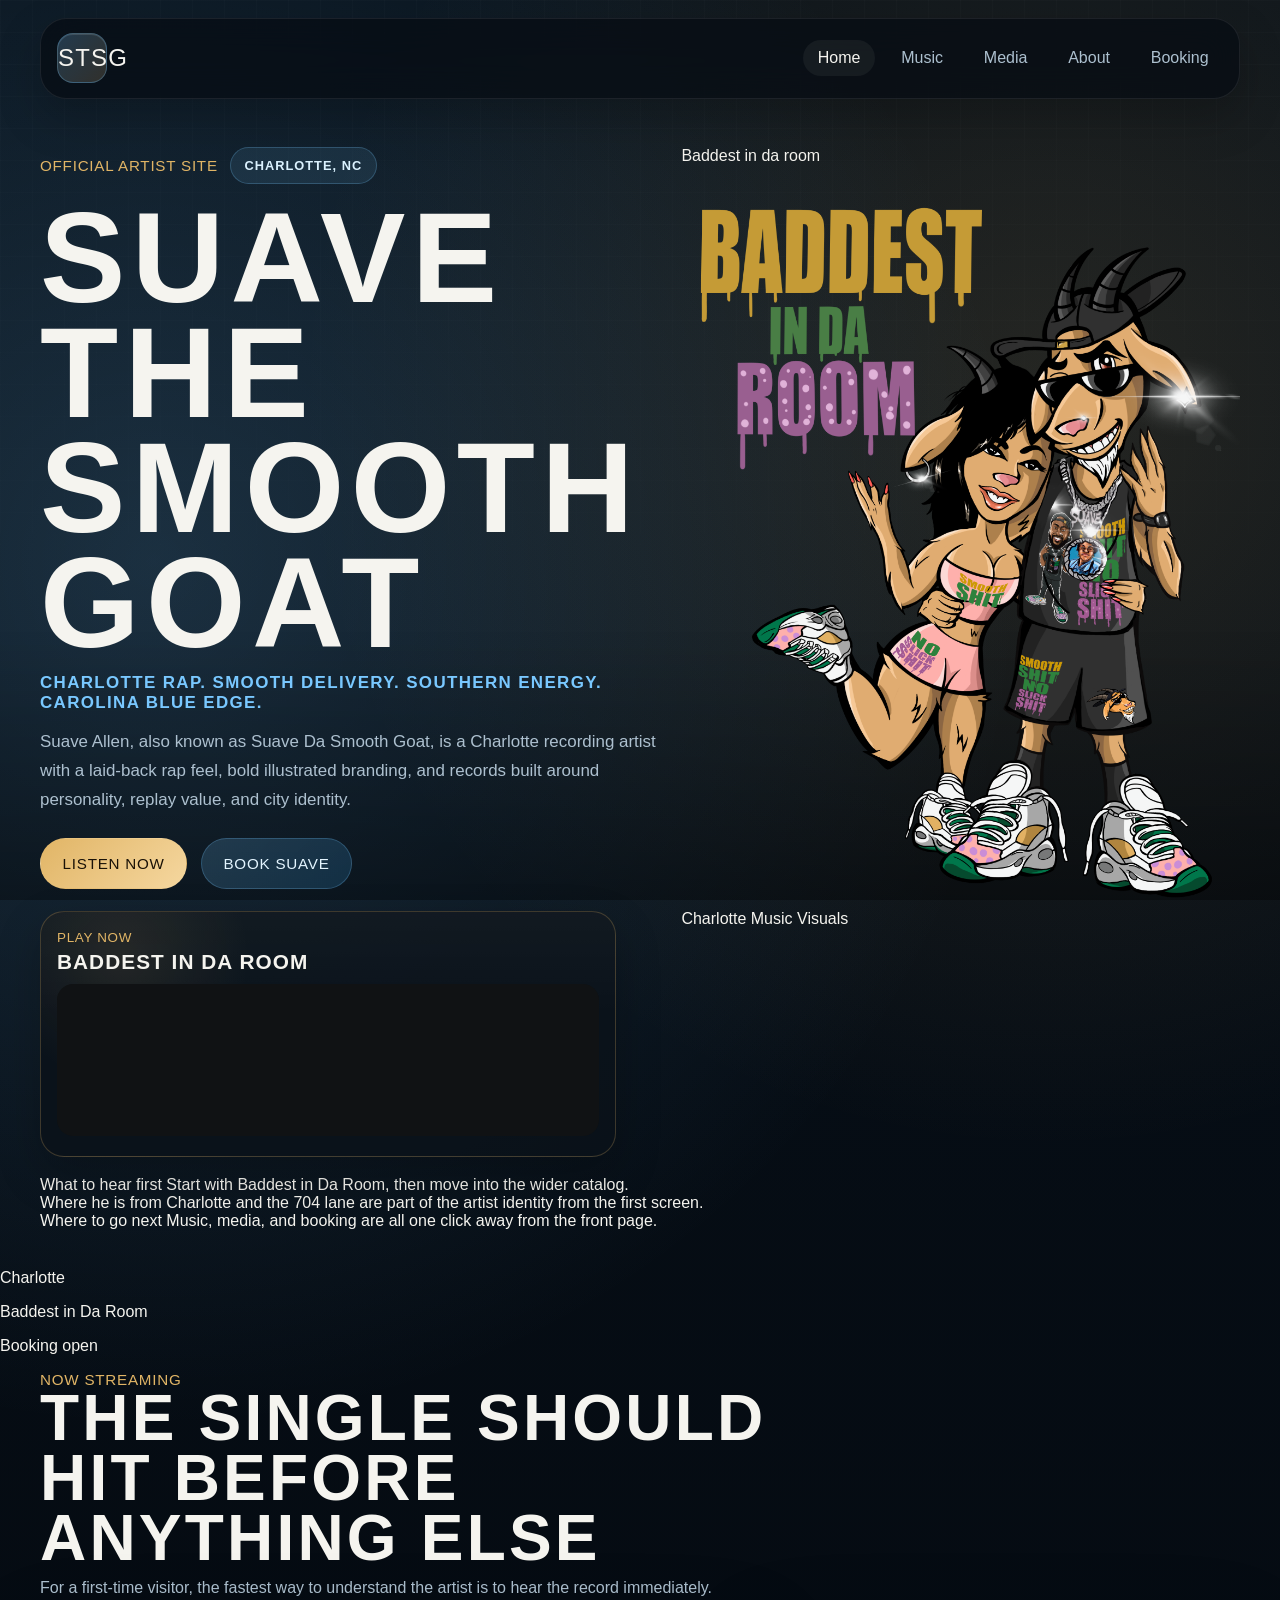
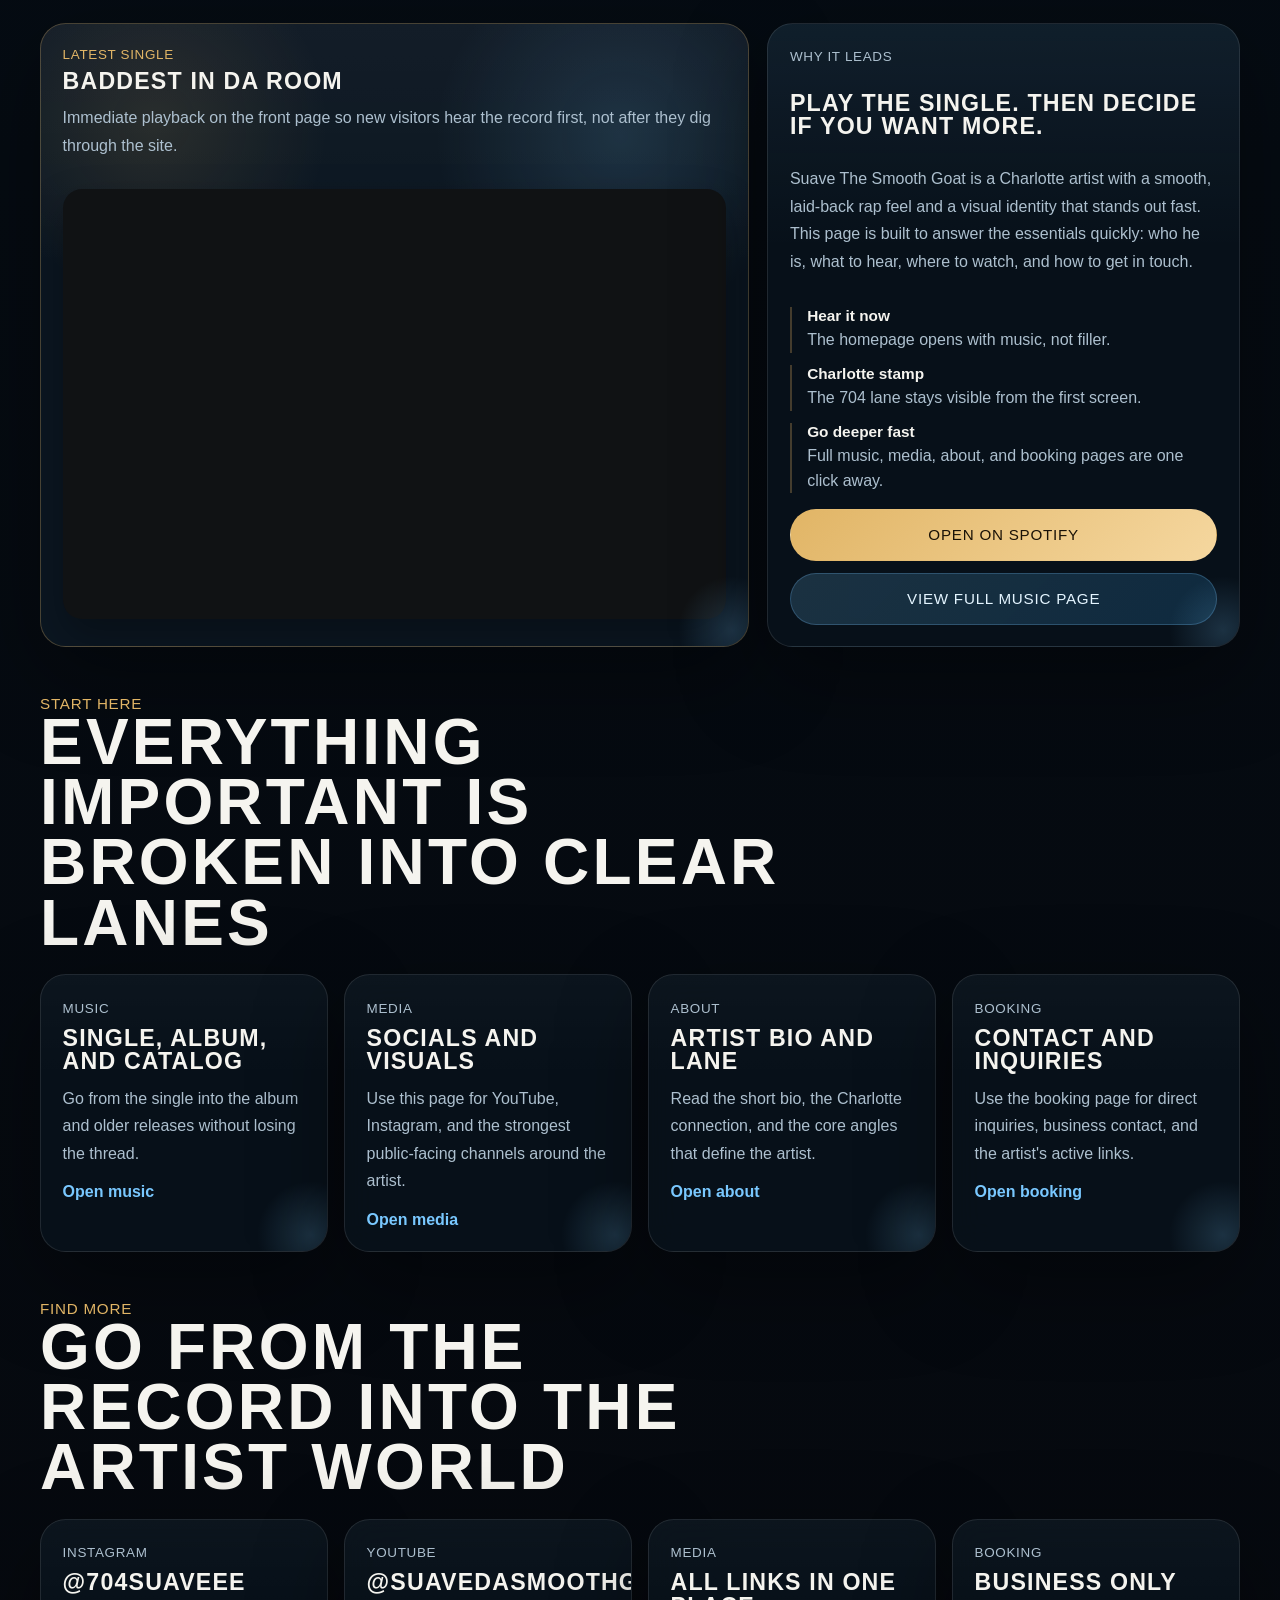
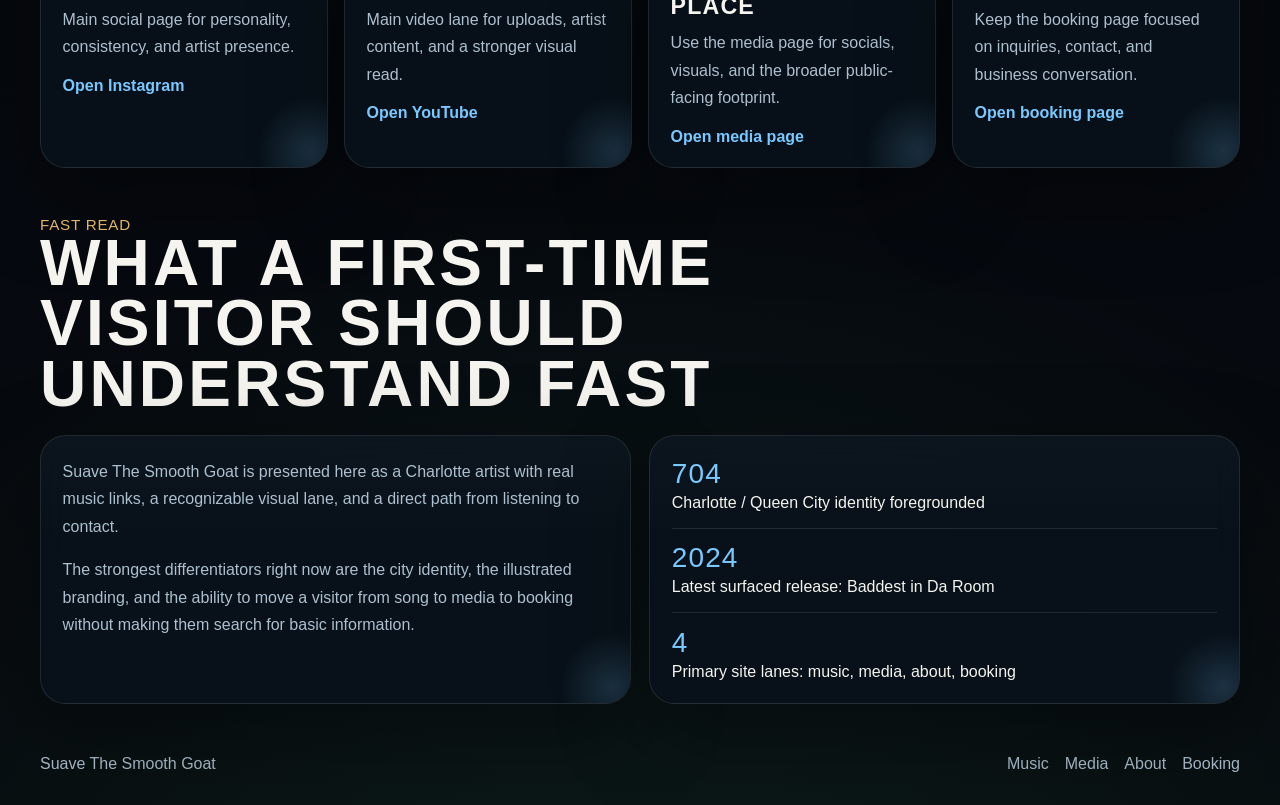
==== index.html @ 06e7adab "Move Spotify player higher on homepage" ====
<!DOCTYPE html>
<html lang="en">
<head>
  <meta charset="UTF-8">
  <meta name="viewport" content="width=device-width, initial-scale=1.0">
  <title>Suave The Smooth Goat | Official Site</title>
  <meta
    name="description"
    content="Official site for Suave The Smooth Goat, a Charlotte, North Carolina rap artist. Hear the latest single, explore media, and send booking inquiries."
  >
  <link rel="preconnect" href="https://fonts.googleapis.com">
  <link rel="preconnect" href="https://fonts.gstatic.com" crossorigin>
  <link href="https://fonts.googleapis.com/css2?family=Anton&family=Space+Grotesk:wght@400;500;700&display=swap" rel="stylesheet">
  <link rel="stylesheet" href="styles.css">
</head>
<body>
  <div class="page-shell">
    <header class="hero">
      <nav class="topbar">
        <a class="brand-mark" href="index.html">STSG</a>
        <div class="topbar-links">
          <a class="is-active" href="index.html">Home</a>
          <a href="music.html">Music</a>
          <a href="media.html">Media</a>
          <a href="about.html">About</a>
          <a href="booking.html">Booking</a>
        </div>
      </nav>

      <section class="hero-grid">
        <div class="hero-copy">
          <div class="hero-topline">
            <p class="eyebrow">Official artist site</p>
            <span class="status-pill">Charlotte, NC</span>
          </div>
          <h1>
            <span>Suave The</span>
            <span>Smooth Goat</span>
          </h1>
          <p class="hero-subtitle">Charlotte rap. Smooth delivery. Southern energy. Carolina blue edge.</p>
          <p class="hero-text">
            Suave Allen, also known as Suave Da Smooth Goat, is a Charlotte recording artist with a laid-back rap feel,
            bold illustrated branding, and records built around personality, replay value, and city identity.
          </p>

          <div class="hero-actions">
            <a class="button button-primary" href="music.html">Listen Now</a>
            <button class="button button-secondary" type="button" data-open-booking>Book Suave</button>
          </div>

          <div class="hero-player">
            <p class="music-kicker">Play now</p>
            <h3>Baddest in Da Room</h3>
            <iframe
              src="https://open.spotify.com/embed/track/3P5gqLFVo1aS9KatmZWe0g?utm_source=generator"
              title="Spotify player for Baddest in Da Room in hero"
              loading="lazy"
              allow="autoplay; clipboard-write; encrypted-media; fullscreen; picture-in-picture"
            ></iframe>
          </div>
        </div>

        <div class="hero-art">
          <div class="logo-frame">
            <span class="logo-frame-badge">Baddest in da room</span>
            <img src="logo.png" alt="Suave The Smooth Goat logo art">
            <div class="logo-frame-meta">
              <span>Charlotte</span>
              <span>Music</span>
              <span>Visuals</span>
            </div>
          </div>
        </div>
      </section>

      <section class="hero-badges">
        <div class="hero-badge">
          <span class="badge-label">What to hear first</span>
          <span class="badge-value">Start with Baddest in Da Room, then move into the wider catalog.</span>
        </div>
        <div class="hero-badge">
          <span class="badge-label">Where he is from</span>
          <span class="badge-value">Charlotte and the 704 lane are part of the artist identity from the first screen.</span>
        </div>
        <div class="hero-badge">
          <span class="badge-label">Where to go next</span>
          <span class="badge-value">Music, media, and booking are all one click away from the front page.</span>
        </div>
      </section>
    </header>

    <main>
      <section class="strip">
        <p>Charlotte</p>
        <p>Baddest in Da Room</p>
        <p>Booking open</p>
      </section>

      <section class="section">
        <div class="section-heading">
          <p class="eyebrow">Now streaming</p>
          <h2>The single should hit before anything else</h2>
          <p class="section-lead">
            For a first-time visitor, the fastest way to understand the artist is to hear the record immediately.
          </p>
        </div>

        <div class="music-grid music-grid-featured music-grid-home">
          <article class="panel player-panel player-panel-home">
            <p class="music-kicker">Latest single</p>
            <h3>Baddest in Da Room</h3>
            <p class="release-meta">Immediate playback on the front page so new visitors hear the record first, not after they dig through the site.</p>
            <iframe
              src="https://open.spotify.com/embed/track/3P5gqLFVo1aS9KatmZWe0g?utm_source=generator"
              title="Spotify player for Baddest in Da Room"
              loading="lazy"
              allow="autoplay; clipboard-write; encrypted-media; fullscreen; picture-in-picture"
            ></iframe>
          </article>

          <article class="panel release-panel release-panel-home">
            <p class="music-kicker">Why it leads</p>
            <h3>Play the single. Then decide if you want more.</h3>
            <p>
              Suave The Smooth Goat is a Charlotte artist with a smooth, laid-back rap feel and a visual identity
              that stands out fast. This page is built to answer the essentials quickly: who he is, what to hear,
              where to watch, and how to get in touch.
            </p>
            <div class="spotlight-points">
              <div>
                <strong>Hear it now</strong>
                <span>The homepage opens with music, not filler.</span>
              </div>
              <div>
                <strong>Charlotte stamp</strong>
                <span>The 704 lane stays visible from the first screen.</span>
              </div>
              <div>
                <strong>Go deeper fast</strong>
                <span>Full music, media, about, and booking pages are one click away.</span>
              </div>
            </div>
            <div class="stacked-actions">
              <a class="button button-primary" href="https://open.spotify.com/track/3P5gqLFVo1aS9KatmZWe0g" target="_blank" rel="noreferrer">Open on Spotify</a>
              <a class="button button-secondary" href="music.html">View full music page</a>
            </div>
          </article>
        </div>
      </section>

      <section class="section">
        <div class="section-heading">
          <p class="eyebrow">Start here</p>
          <h2>Everything important is broken into clear lanes</h2>
        </div>

        <div class="feature-grid feature-grid-four">
          <article class="panel feature-card">
            <p class="music-kicker">Music</p>
            <h3>Single, album, and catalog</h3>
            <p>Go from the single into the album and older releases without losing the thread.</p>
            <a class="text-link" href="music.html">Open music</a>
          </article>
          <article class="panel feature-card">
            <p class="music-kicker">Media</p>
            <h3>Socials and visuals</h3>
            <p>Use this page for YouTube, Instagram, and the strongest public-facing channels around the artist.</p>
            <a class="text-link" href="media.html">Open media</a>
          </article>
          <article class="panel feature-card">
            <p class="music-kicker">About</p>
            <h3>Artist bio and lane</h3>
            <p>Read the short bio, the Charlotte connection, and the core angles that define the artist.</p>
            <a class="text-link" href="about.html">Open about</a>
          </article>
          <article class="panel feature-card">
            <p class="music-kicker">Booking</p>
            <h3>Contact and inquiries</h3>
            <p>Use the booking page for direct inquiries, business contact, and the artist's active links.</p>
            <a class="text-link" href="booking.html">Open booking</a>
          </article>
        </div>
      </section>

      <section class="section">
        <div class="section-heading">
          <p class="eyebrow">Find more</p>
          <h2>Go from the record into the artist world</h2>
        </div>

        <div class="feature-grid feature-grid-four">
          <article class="panel feature-card">
            <p class="music-kicker">Instagram</p>
            <h3>@704suaveee</h3>
            <p>Main social page for personality, consistency, and artist presence.</p>
            <a class="text-link" href="https://www.instagram.com/704suaveee?igsh=cGxidTRuYmcxOGFx" target="_blank" rel="noreferrer">Open Instagram</a>
          </article>
          <article class="panel feature-card">
            <p class="music-kicker">YouTube</p>
            <h3>@suavedasmoothgoat</h3>
            <p>Main video lane for uploads, artist content, and a stronger visual read.</p>
            <a class="text-link" href="https://youtube.com/@suavedasmoothgoat?si=DJgppnsHRm622ST8" target="_blank" rel="noreferrer">Open YouTube</a>
          </article>
          <article class="panel feature-card">
            <p class="music-kicker">Media</p>
            <h3>All links in one place</h3>
            <p>Use the media page for socials, visuals, and the broader public-facing footprint.</p>
            <a class="text-link" href="media.html">Open media page</a>
          </article>
          <article class="panel feature-card">
            <p class="music-kicker">Booking</p>
            <h3>Business only</h3>
            <p>Keep the booking page focused on inquiries, contact, and business conversation.</p>
            <a class="text-link" href="booking.html">Open booking page</a>
          </article>
        </div>
      </section>

      <section class="section">
        <div class="section-heading">
          <p class="eyebrow">Fast read</p>
          <h2>What a first-time visitor should understand fast</h2>
        </div>

        <div class="split-grid">
          <article class="panel statement-panel">
            <p>
              Suave The Smooth Goat is presented here as a Charlotte artist with real music links, a recognizable
              visual lane, and a direct path from listening to contact.
            </p>
            <p>
              The strongest differentiators right now are the city identity, the illustrated branding, and the
              ability to move a visitor from song to media to booking without making them search for basic information.
            </p>
          </article>

          <article class="panel stats-panel">
            <div class="stat">
              <span class="stat-value">704</span>
              <span class="stat-label">Charlotte / Queen City identity foregrounded</span>
            </div>
            <div class="stat">
              <span class="stat-value">2024</span>
              <span class="stat-label">Latest surfaced release: Baddest in Da Room</span>
            </div>
            <div class="stat">
              <span class="stat-value">4</span>
              <span class="stat-label">Primary site lanes: music, media, about, booking</span>
            </div>
          </article>
        </div>
      </section>
    </main>

    <footer class="site-footer">
      <p>Suave The Smooth Goat</p>
      <div class="footer-links">
        <a href="music.html">Music</a>
        <a href="media.html">Media</a>
        <a href="about.html">About</a>
        <a href="booking.html">Booking</a>
      </div>
    </footer>
  </div>

  <div class="booking-modal" id="booking-modal" hidden>
    <div class="booking-modal-backdrop" data-close-booking></div>
    <div class="booking-modal-panel" role="dialog" aria-modal="true" aria-labelledby="booking-modal-title">
      <button class="booking-modal-close" type="button" aria-label="Close booking form" data-close-booking>×</button>
      <p class="eyebrow">Booking form</p>
      <h2 id="booking-modal-title">Send booking inquiry</h2>
      <p class="booking-modal-copy">
        Use this quick inquiry form for performances, interviews, collaborations, and business requests.
      </p>

      <form
        class="panel inquiry-form booking-modal-form"
        action="https://formsubmit.co/Suaveallen4@gmail.com"
        method="POST"
      >
        <input type="hidden" name="_subject" value="New Suave The Smooth Goat inquiry">
        <input type="hidden" name="_captcha" value="false">
        <input type="hidden" name="_template" value="table">

        <label>
          Name
          <input type="text" name="name" placeholder="Your name" required>
        </label>

        <label>
          Email
          <input type="email" name="email" placeholder="Your email" required>
        </label>

        <label>
          Inquiry type
          <select name="inquiry_type" required>
            <option value="">Select one</option>
            <option>Performance booking</option>
            <option>Feature request</option>
            <option>Interview or media</option>
            <option>Business collaboration</option>
          </select>
        </label>

        <label>
          Message
          <textarea name="message" rows="6" placeholder="Tell us about your event, budget, or opportunity." required></textarea>
        </label>

        <div class="stacked-actions">
          <button class="button button-primary" type="submit">Send inquiry</button>
          <a class="button button-secondary" href="booking.html">Open booking page</a>
        </div>
      </form>
    </div>
  </div>

  <script>
    const bookingModal = document.getElementById("booking-modal");
    const openBookingButton = document.querySelector("[data-open-booking]");
    const closeBookingButtons = document.querySelectorAll("[data-close-booking]");

    if (bookingModal && openBookingButton) {
      const openModal = () => {
        bookingModal.hidden = false;
        document.body.classList.add("modal-open");
      };

      const closeModal = () => {
        bookingModal.hidden = true;
        document.body.classList.remove("modal-open");
      };

      openBookingButton.addEventListener("click", openModal);
      closeBookingButtons.forEach((button) => button.addEventListener("click", closeModal));

      document.addEventListener("keydown", (event) => {
        if (event.key === "Escape" && !bookingModal.hidden) {
          closeModal();
        }
      });
    }
  </script>
</body>
</html>
---- styles.css ----
:root {
  --bg: #081018;
  --bg-soft: #101d29;
  --panel: rgba(9, 18, 27, 0.86);
  --panel-strong: rgba(12, 23, 35, 0.96);
  --ink: #f5f4ef;
  --muted: #adc0cf;
  --line: rgba(255, 255, 255, 0.1);
  --line-strong: rgba(112, 196, 255, 0.28);
  --sky: #79c8ff;
  --sky-deep: #2b89c8;
  --gold: #e1b566;
  --gold-deep: #8d5c19;
  --green: #45cc8d;
  --shadow: 0 30px 90px rgba(0, 0, 0, 0.38);
  --shadow-soft: 0 18px 45px rgba(0, 0, 0, 0.22);
}

* {
  box-sizing: border-box;
}

html {
  scroll-behavior: smooth;
}

body {
  margin: 0;
  min-height: 100vh;
  font-family: "Manrope", sans-serif;
  color: var(--ink);
  background:
    radial-gradient(circle at 12% 14%, rgba(121, 200, 255, 0.18), transparent 24%),
    radial-gradient(circle at 82% 10%, rgba(225, 181, 102, 0.14), transparent 20%),
    radial-gradient(circle at 50% 110%, rgba(69, 204, 141, 0.12), transparent 24%),
    linear-gradient(180deg, #071019 0%, #050b12 44%, #06080d 100%);
}

body.modal-open {
  overflow: hidden;
}

body::before,
body::after {
  content: "";
  position: fixed;
  inset: 0;
  pointer-events: none;
  z-index: -2;
}

body::before {
  background:
    linear-gradient(rgba(255, 255, 255, 0.025) 1px, transparent 1px),
    linear-gradient(90deg, rgba(255, 255, 255, 0.025) 1px, transparent 1px);
  background-size: 32px 32px;
  mask-image: linear-gradient(180deg, rgba(0, 0, 0, 0.7), transparent 92%);
}

body::after {
  inset: auto 0 0;
  height: 30vh;
  background: linear-gradient(180deg, transparent, rgba(0, 0, 0, 0.32));
  z-index: -1;
}

a {
  color: inherit;
  text-decoration: none;
}

img {
  display: block;
  max-width: 100%;
}

button,
input,
select,
textarea {
  font: inherit;
}

.page-shell {
  position: relative;
  overflow: clip;
}

.hero,
.page-hero,
.section,
.site-footer {
  width: min(1200px, calc(100% - 2rem));
  margin: 0 auto;
}

.hero {
  padding: 1.1rem 0 2.4rem;
}

.page-hero {
  padding: 1.1rem 0 1.3rem;
}

.topbar {
  position: sticky;
  top: 1rem;
  z-index: 20;
  display: flex;
  align-items: center;
  justify-content: space-between;
  gap: 1.25rem;
  padding: 0.9rem 1rem;
  border: 1px solid rgba(255, 255, 255, 0.08);
  border-radius: 1.65rem;
  background: rgba(6, 12, 18, 0.72);
  backdrop-filter: blur(18px);
  box-shadow: var(--shadow-soft);
}

.brand-lockup {
  display: inline-flex;
  align-items: center;
  gap: 0.85rem;
  min-width: 0;
}

.brand-mark,
.eyebrow,
h1,
h2,
h3,
.button,
.signal-label,
.metric-value,
.music-kicker,
.contact-label,
.platform-label {
  font-family: "Bebas Neue", sans-serif;
  letter-spacing: 0.05em;
}

.brand-mark {
  display: inline-grid;
  place-items: center;
  width: 3.15rem;
  height: 3.15rem;
  border-radius: 1rem;
  border: 1px solid rgba(121, 200, 255, 0.28);
  background:
    linear-gradient(135deg, rgba(121, 200, 255, 0.22), rgba(225, 181, 102, 0.18)),
    rgba(12, 22, 32, 0.9);
  color: var(--ink);
  font-size: 1.5rem;
  box-shadow: inset 0 1px 0 rgba(255, 255, 255, 0.12);
}

.brand-copy {
  display: grid;
  gap: 0.1rem;
  min-width: 0;
}

.brand-copy strong {
  font-size: 0.95rem;
  font-weight: 800;
  letter-spacing: 0.03em;
}

.brand-copy span {
  color: var(--muted);
  font-size: 0.78rem;
  letter-spacing: 0.08em;
  text-transform: uppercase;
}

.topbar-links {
  display: flex;
  flex-wrap: wrap;
  justify-content: flex-end;
  gap: 0.75rem;
}

.topbar-links a {
  padding: 0.55rem 0.9rem;
  border-radius: 999px;
  color: var(--muted);
  transition: transform 180ms ease, color 180ms ease, background-color 180ms ease, border-color 180ms ease;
}

.topbar-links a:hover,
.topbar-links a:focus-visible,
.topbar-links .is-active {
  color: var(--ink);
  background: rgba(255, 255, 255, 0.05);
}

.topbar-links a:hover,
.topbar-links a:focus-visible {
  transform: translateY(-1px);
}

.topbar-links .nav-cta {
  border: 1px solid rgba(225, 181, 102, 0.26);
  background: rgba(225, 181, 102, 0.1);
  color: #ffe3b1;
}

.hero-grid {
  display: grid;
  grid-template-columns: minmax(0, 1.05fr) minmax(320px, 0.95fr);
  gap: 1.5rem;
  align-items: start;
  padding: 3rem 0 1.2rem;
}

.page-heading {
  max-width: 46rem;
  padding: 3rem 0 0.4rem;
  animation: rise-in 720ms ease both;
}

.hero-copy,
.hero-art,
.hero-metrics > *,
.section-heading,
.music-grid > *,
.split-grid > *,
.feature-grid > *,
.link-grid > *,
.booking-grid > * {
  animation: rise-in 720ms ease both;
}

.hero-topline {
  display: flex;
  flex-wrap: wrap;
  gap: 0.75rem;
  align-items: center;
  margin-bottom: 1rem;
}

.eyebrow {
  margin: 0;
  color: var(--gold);
  font-size: 0.95rem;
  text-transform: uppercase;
}

.status-pill {
  display: inline-flex;
  align-items: center;
  min-height: 2.3rem;
  padding: 0.4rem 0.85rem;
  border-radius: 999px;
  border: 1px solid rgba(121, 200, 255, 0.24);
  background: rgba(121, 200, 255, 0.1);
  color: #dbf2ff;
  font-size: 0.8rem;
  font-weight: 700;
  letter-spacing: 0.08em;
  text-transform: uppercase;
}

h1,
h2,
h3,
p {
  margin-top: 0;
}

h1 {
  margin-bottom: 0.8rem;
  font-size: clamp(3.5rem, 11vw, 8rem);
  line-height: 0.9;
  text-transform: uppercase;
}

h1 span {
  display: block;
}

.page-heading h1 {
  max-width: 9.5ch;
}

.hero-subtitle {
  margin-bottom: 0.85rem;
  color: var(--sky);
  font-size: 1.06rem;
  font-weight: 800;
  letter-spacing: 0.08em;
  text-transform: uppercase;
}

.hero-text,
.section-lead,
.release-meta,
.statement-panel p,
.release-panel p,
.release-card p,
.feature-card p,
.form-note,
label,
.contact-meta,
.metric-label,
.signal-card p,
.checklist span,
.list-clean li {
  color: var(--muted);
  line-height: 1.72;
}

.hero-text {
  max-width: 42rem;
  margin-bottom: 1.5rem;
  font-size: 1.06rem;
}

.hero-actions {
  display: flex;
  flex-wrap: wrap;
  gap: 0.85rem;
  margin-bottom: 1.35rem;
}

.hero-player {
  max-width: 36rem;
  padding: 1rem;
  border: 1px solid rgba(225, 181, 102, 0.24);
  border-radius: 1.5rem;
  background:
    radial-gradient(circle at 14% 18%, rgba(225, 181, 102, 0.1), transparent 24%),
    linear-gradient(180deg, rgba(255, 255, 255, 0.03), transparent 42%),
    rgba(10, 18, 26, 0.9);
  box-shadow: var(--shadow-soft);
}

.hero-player h3 {
  margin-bottom: 0.7rem;
  font-size: 1.3rem;
  text-transform: uppercase;
  line-height: 1;
}

.hero-player iframe {
  width: 100%;
  min-height: 152px;
  border: 0;
  border-radius: 1rem;
  background: #101214;
}

.button {
  display: inline-flex;
  align-items: center;
  justify-content: center;
  min-height: 3.2rem;
  padding: 0.85rem 1.35rem;
  border: 1px solid transparent;
  border-radius: 999px;
  cursor: pointer;
  font-size: 0.95rem;
  text-transform: uppercase;
  transition: transform 180ms ease, box-shadow 180ms ease, background-color 180ms ease, border-color 180ms ease;
}

.button:hover,
.button:focus-visible {
  transform: translateY(-2px);
  box-shadow: 0 16px 28px rgba(0, 0, 0, 0.22);
}

.button-primary {
  background: linear-gradient(135deg, var(--gold), #f5d79f);
  color: #1a1207;
}

.button-secondary {
  background: linear-gradient(135deg, rgba(121, 200, 255, 0.18), rgba(43, 137, 200, 0.22));
  border-color: rgba(121, 200, 255, 0.24);
  color: #e4f5ff;
}

.button-ghost {
  background: rgba(255, 255, 255, 0.03);
  border-color: rgba(255, 255, 255, 0.11);
  color: var(--ink);
}

.stacked-actions {
  display: flex;
  flex-direction: column;
  gap: 0.8rem;
}

.signal-row,
.hero-metrics,
.feature-grid,
.link-grid {
  display: grid;
  gap: 1rem;
}

.signal-row {
  grid-template-columns: repeat(3, minmax(0, 1fr));
}

.signal-card,
.metric-card,
.panel {
  position: relative;
  overflow: hidden;
  border: 1px solid var(--line);
  border-radius: 1.6rem;
  background:
    linear-gradient(180deg, rgba(255, 255, 255, 0.02), transparent 38%),
    var(--panel);
  box-shadow: var(--shadow);
  backdrop-filter: blur(16px);
}

.signal-card::before,
.metric-card::before,
.panel::before {
  content: "";
  position: absolute;
  inset: auto -2.5rem -2.5rem auto;
  width: 7rem;
  height: 7rem;
  border-radius: 50%;
  background: radial-gradient(circle, rgba(121, 200, 255, 0.18), transparent 68%);
  pointer-events: none;
}

.signal-card,
.metric-card,
.panel {
  padding: 1.35rem;
}

.signal-label,
.music-kicker,
.contact-label,
.platform-label {
  display: inline-block;
  margin-bottom: 0.45rem;
  color: var(--gold);
  font-size: 0.84rem;
  text-transform: uppercase;
}

.signal-card p,
.metric-card p {
  margin-bottom: 0;
}

.hero-art {
  display: grid;
  gap: 1rem;
}

.logo-stage {
  position: relative;
  padding: 1rem;
  border-radius: 2rem;
  border: 1px solid var(--line-strong);
  background:
    radial-gradient(circle at 20% 18%, rgba(121, 200, 255, 0.16), transparent 28%),
    radial-gradient(circle at 80% 18%, rgba(225, 181, 102, 0.14), transparent 24%),
    linear-gradient(160deg, rgba(12, 22, 33, 0.96), rgba(7, 14, 21, 0.94));
  box-shadow: var(--shadow);
}

.logo-stage img {
  width: 100%;
  border-radius: 1.35rem;
}

.logo-stage-badge {
  position: absolute;
  top: 1rem;
  left: 1rem;
  z-index: 1;
  padding: 0.5rem 0.8rem;
  border-radius: 999px;
  border: 1px solid rgba(225, 181, 102, 0.26);
  background: rgba(8, 14, 20, 0.88);
  color: #ffe0a9;
  font-size: 0.8rem;
  font-weight: 700;
  letter-spacing: 0.08em;
  text-transform: uppercase;
}

.logo-stage-notes {
  position: absolute;
  right: 1rem;
  bottom: 1rem;
  display: flex;
  flex-wrap: wrap;
  justify-content: flex-end;
  gap: 0.55rem;
}

.logo-stage-notes span {
  padding: 0.42rem 0.72rem;
  border-radius: 999px;
  border: 1px solid rgba(255, 255, 255, 0.09);
  background: rgba(7, 12, 18, 0.78);
  color: #deedf7;
  font-size: 0.76rem;
  font-weight: 700;
  letter-spacing: 0.08em;
  text-transform: uppercase;
}

.hero-sidecard h2 {
  max-width: 10ch;
  font-size: clamp(2rem, 4vw, 3rem);
}

.list-clean {
  margin: 0;
  padding-left: 1.15rem;
}

.list-tight {
  display: grid;
  gap: 0.25rem;
}

.hero-metrics,
.feature-grid-four,
.link-grid {
  grid-template-columns: repeat(4, minmax(0, 1fr));
}

.metric-card {
  display: grid;
  gap: 0.35rem;
}

.metric-value {
  color: var(--ink);
  font-size: 1.6rem;
  line-height: 1;
}

.metric-label {
  margin: 0;
}

.section {
  padding: 0 0 3rem;
}

.section-heading {
  max-width: 48rem;
  margin-bottom: 1.35rem;
}

h2 {
  margin-bottom: 0.35rem;
  font-size: clamp(2.2rem, 5vw, 4rem);
  line-height: 0.94;
  text-transform: uppercase;
}

.section-lead {
  max-width: 42rem;
  margin-bottom: 0;
}

.music-grid,
.split-grid,
.booking-grid {
  display: grid;
  grid-template-columns: repeat(2, minmax(0, 1fr));
  gap: 1.15rem;
}

.music-grid-home {
  grid-template-columns: minmax(0, 1.2fr) minmax(320px, 0.8fr);
  align-items: stretch;
}

.player-panel h3,
.release-panel h3,
.feature-card h3,
.release-card h3,
.statement-panel h3,
.inquiry-form h3 {
  margin-bottom: 0.7rem;
  font-size: 1.45rem;
  text-transform: uppercase;
  line-height: 1;
}

.player-panel iframe {
  width: 100%;
  min-height: 352px;
  margin-top: 0.85rem;
  border: 0;
  border-radius: 1.2rem;
  background: #101214;
}

.player-panel-home {
  border-color: rgba(225, 181, 102, 0.28);
  background:
    radial-gradient(circle at 16% 16%, rgba(225, 181, 102, 0.12), transparent 22%),
    radial-gradient(circle at 82% 18%, rgba(121, 200, 255, 0.14), transparent 24%),
    linear-gradient(180deg, rgba(255, 255, 255, 0.03), transparent 40%),
    var(--panel-strong);
}

.player-panel-home iframe {
  min-height: 430px;
  box-shadow: 0 18px 40px rgba(0, 0, 0, 0.3);
}

.release-panel {
  display: flex;
  flex-direction: column;
  gap: 1rem;
  justify-content: center;
}

.release-panel-home {
  background:
    linear-gradient(180deg, rgba(121, 200, 255, 0.08), transparent 36%),
    var(--panel);
}

.spotlight-points {
  display: grid;
  gap: 0.8rem;
}

.spotlight-points div {
  display: grid;
  gap: 0.15rem;
  padding-left: 0.95rem;
  border-left: 2px solid rgba(225, 181, 102, 0.28);
}

.spotlight-points strong {
  color: var(--ink);
  font-size: 0.96rem;
}

.spotlight-points span {
  color: var(--muted);
  line-height: 1.55;
}

.checklist {
  display: grid;
  gap: 0.8rem;
}

.checklist div {
  display: grid;
  gap: 0.16rem;
  padding-left: 0.95rem;
  border-left: 2px solid rgba(121, 200, 255, 0.22);
}

.checklist strong {
  color: var(--ink);
  font-size: 0.95rem;
}

.text-link,
.release-card a {
  color: var(--sky);
  font-weight: 700;
}

.text-link:hover,
.release-card a:hover {
  color: #bfe8ff;
}

.stats-panel {
  display: grid;
  gap: 0.85rem;
}

.stat {
  display: grid;
  gap: 0.25rem;
  padding-bottom: 1rem;
  border-bottom: 1px solid var(--line);
}

.stat:last-child {
  padding-bottom: 0;
  border-bottom: 0;
}

.stat-value {
  color: var(--sky);
  font-family: "Bebas Neue", sans-serif;
  font-size: 1.75rem;
  letter-spacing: 0.04em;
  text-transform: uppercase;
}

.logo-showcase {
  display: grid;
  place-items: center;
  min-height: 100%;
  background:
    radial-gradient(circle at 50% 30%, rgba(121, 200, 255, 0.18), transparent 36%),
    linear-gradient(180deg, rgba(255, 255, 255, 0.02), transparent 50%),
    var(--panel-strong);
}

.logo-showcase img {
  max-height: 34rem;
  width: auto;
}

.cta-band {
  display: grid;
  gap: 1.1rem;
}

.cta-copy {
  max-width: 42rem;
}

.platform-card {
  display: grid;
  gap: 0.25rem;
  min-height: 9.5rem;
  transition: transform 180ms ease, border-color 180ms ease, background-color 180ms ease;
}

.platform-card strong {
  font-size: 1.15rem;
  line-height: 1.35;
}

.platform-card:hover,
.platform-card:focus-visible,
.feature-card:hover,
.feature-card:focus-within,
.release-card:hover {
  transform: translateY(-4px);
  border-color: rgba(121, 200, 255, 0.22);
}

.contact-cards {
  display: grid;
  gap: 1rem;
}

.contact-card {
  display: grid;
  gap: 0.45rem;
}

.contact-card-highlight {
  border-color: rgba(225, 181, 102, 0.22);
  background:
    linear-gradient(180deg, rgba(225, 181, 102, 0.08), transparent 40%),
    var(--panel-strong);
}

.contact-card a,
.contact-card p {
  margin: 0;
}

.social-link {
  display: inline-flex;
  align-items: center;
  gap: 0.8rem;
  color: var(--ink);
  font-size: 1.06rem;
}

.social-icon {
  display: inline-grid;
  place-items: center;
  width: 2.7rem;
  height: 2.7rem;
  border-radius: 50%;
  border: 1px solid rgba(121, 200, 255, 0.32);
  background: linear-gradient(135deg, rgba(121, 200, 255, 0.42), rgba(43, 137, 200, 0.78));
  color: #f6fbff;
  font-family: "Bebas Neue", sans-serif;
  font-size: 1.08rem;
  box-shadow: 0 12px 26px rgba(0, 0, 0, 0.22);
}

.social-icon-youtube {
  border-color: rgba(255, 133, 133, 0.3);
  background: linear-gradient(135deg, rgba(255, 87, 87, 0.94), rgba(155, 18, 18, 0.96));
}

.social-icon-instagram {
  border-color: rgba(255, 196, 102, 0.3);
  background: linear-gradient(135deg, rgba(255, 194, 72, 0.96), rgba(219, 64, 141, 0.94) 56%, rgba(77, 79, 222, 0.94));
}

.social-icon-cashapp {
  border-color: rgba(105, 229, 152, 0.3);
  background: linear-gradient(135deg, rgba(84, 225, 125, 0.94), rgba(12, 132, 60, 0.96));
}

.inquiry-form {
  display: grid;
  gap: 1rem;
}

label {
  display: grid;
  gap: 0.45rem;
  font-size: 0.94rem;
}

input,
select,
textarea {
  width: 100%;
  padding: 0.95rem 1rem;
  border: 1px solid rgba(255, 255, 255, 0.08);
  border-radius: 1rem;
  background: rgba(255, 255, 255, 0.04);
  color: var(--ink);
  transition: border-color 180ms ease, background-color 180ms ease, outline-color 180ms ease;
}

input::placeholder,
textarea::placeholder {
  color: #7d91a1;
}

input:focus,
select:focus,
textarea:focus {
  outline: 2px solid rgba(121, 200, 255, 0.34);
  border-color: rgba(121, 200, 255, 0.36);
  background: rgba(255, 255, 255, 0.06);
}

.site-footer {
  display: flex;
  align-items: center;
  justify-content: space-between;
  gap: 1rem;
  padding: 0.2rem 0 2rem;
  color: var(--muted);
}

.site-footer p {
  margin: 0;
}

.footer-links {
  display: flex;
  flex-wrap: wrap;
  gap: 1rem;
}

.footer-links a:hover,
.footer-links a:focus-visible {
  color: var(--ink);
}

.booking-modal[hidden] {
  display: none;
}

.booking-modal {
  position: fixed;
  inset: 0;
  z-index: 50;
  display: grid;
  place-items: center;
  padding: 1rem;
}

.booking-modal-backdrop {
  position: absolute;
  inset: 0;
  background: rgba(2, 6, 11, 0.8);
  backdrop-filter: blur(10px);
}

.booking-modal-panel {
  position: relative;
  z-index: 1;
  width: min(100%, 44rem);
  padding: 1.5rem;
  border: 1px solid rgba(121, 200, 255, 0.22);
  border-radius: 1.8rem;
  background:
    radial-gradient(circle at top left, rgba(121, 200, 255, 0.12), transparent 22%),
    radial-gradient(circle at top right, rgba(225, 181, 102, 0.12), transparent 18%),
    rgba(9, 18, 27, 0.96);
  box-shadow: 0 40px 100px rgba(0, 0, 0, 0.56);
}

.booking-modal-close {
  position: absolute;
  top: 0.95rem;
  right: 0.95rem;
  width: 2.7rem;
  height: 2.7rem;
  border: 1px solid var(--line);
  border-radius: 50%;
  background: rgba(255, 255, 255, 0.05);
  color: var(--ink);
  cursor: pointer;
  font-size: 1.45rem;
  line-height: 1;
}

.booking-modal-copy {
  max-width: 34rem;
  margin-bottom: 1rem;
  color: var(--muted);
  line-height: 1.68;
}

.booking-modal-form {
  margin-top: 1rem;
}

.media-story-grid .logo-showcase {
  min-height: 28rem;
}

.feature-grid > *:nth-child(2),
.link-grid > *:nth-child(2),
.hero-metrics > *:nth-child(2),
.signal-row > *:nth-child(2) {
  animation-delay: 90ms;
}

.feature-grid > *:nth-child(3),
.link-grid > *:nth-child(3),
.hero-metrics > *:nth-child(3),
.signal-row > *:nth-child(3) {
  animation-delay: 180ms;
}

.feature-grid > *:nth-child(4),
.link-grid > *:nth-child(4),
.hero-metrics > *:nth-child(4) {
  animation-delay: 270ms;
}

@keyframes rise-in {
  from {
    opacity: 0;
    transform: translateY(24px);
  }

  to {
    opacity: 1;
    transform: translateY(0);
  }
}

@media (max-width: 1080px) {
  .hero-grid,
  .music-grid,
  .split-grid,
  .booking-grid {
    grid-template-columns: 1fr;
  }

  .signal-row,
  .hero-metrics,
  .feature-grid-four,
  .link-grid {
    grid-template-columns: repeat(2, minmax(0, 1fr));
  }

  .page-heading h1,
  .hero-sidecard h2 {
    max-width: none;
  }
}

@media (max-width: 760px) {
  .hero,
  .page-hero,
  .section,
  .site-footer {
    width: min(100% - 1.2rem, 1200px);
  }

  .topbar,
  .topbar-links,
  .site-footer {
    flex-direction: column;
    align-items: flex-start;
  }

  .topbar-links {
    width: 100%;
    justify-content: flex-start;
  }

  h1 {
    font-size: 3.4rem;
  }

  .hero-actions,
  .stacked-actions {
    width: 100%;
  }

  .button {
    width: 100%;
  }

  .signal-row,
  .hero-metrics,
  .feature-grid-four,
  .link-grid {
    grid-template-columns: 1fr;
  }

  .logo-stage-notes {
    position: static;
    justify-content: flex-start;
    margin-top: 0.8rem;
  }

  .booking-modal-panel {
    padding: 1.15rem;
  }
}
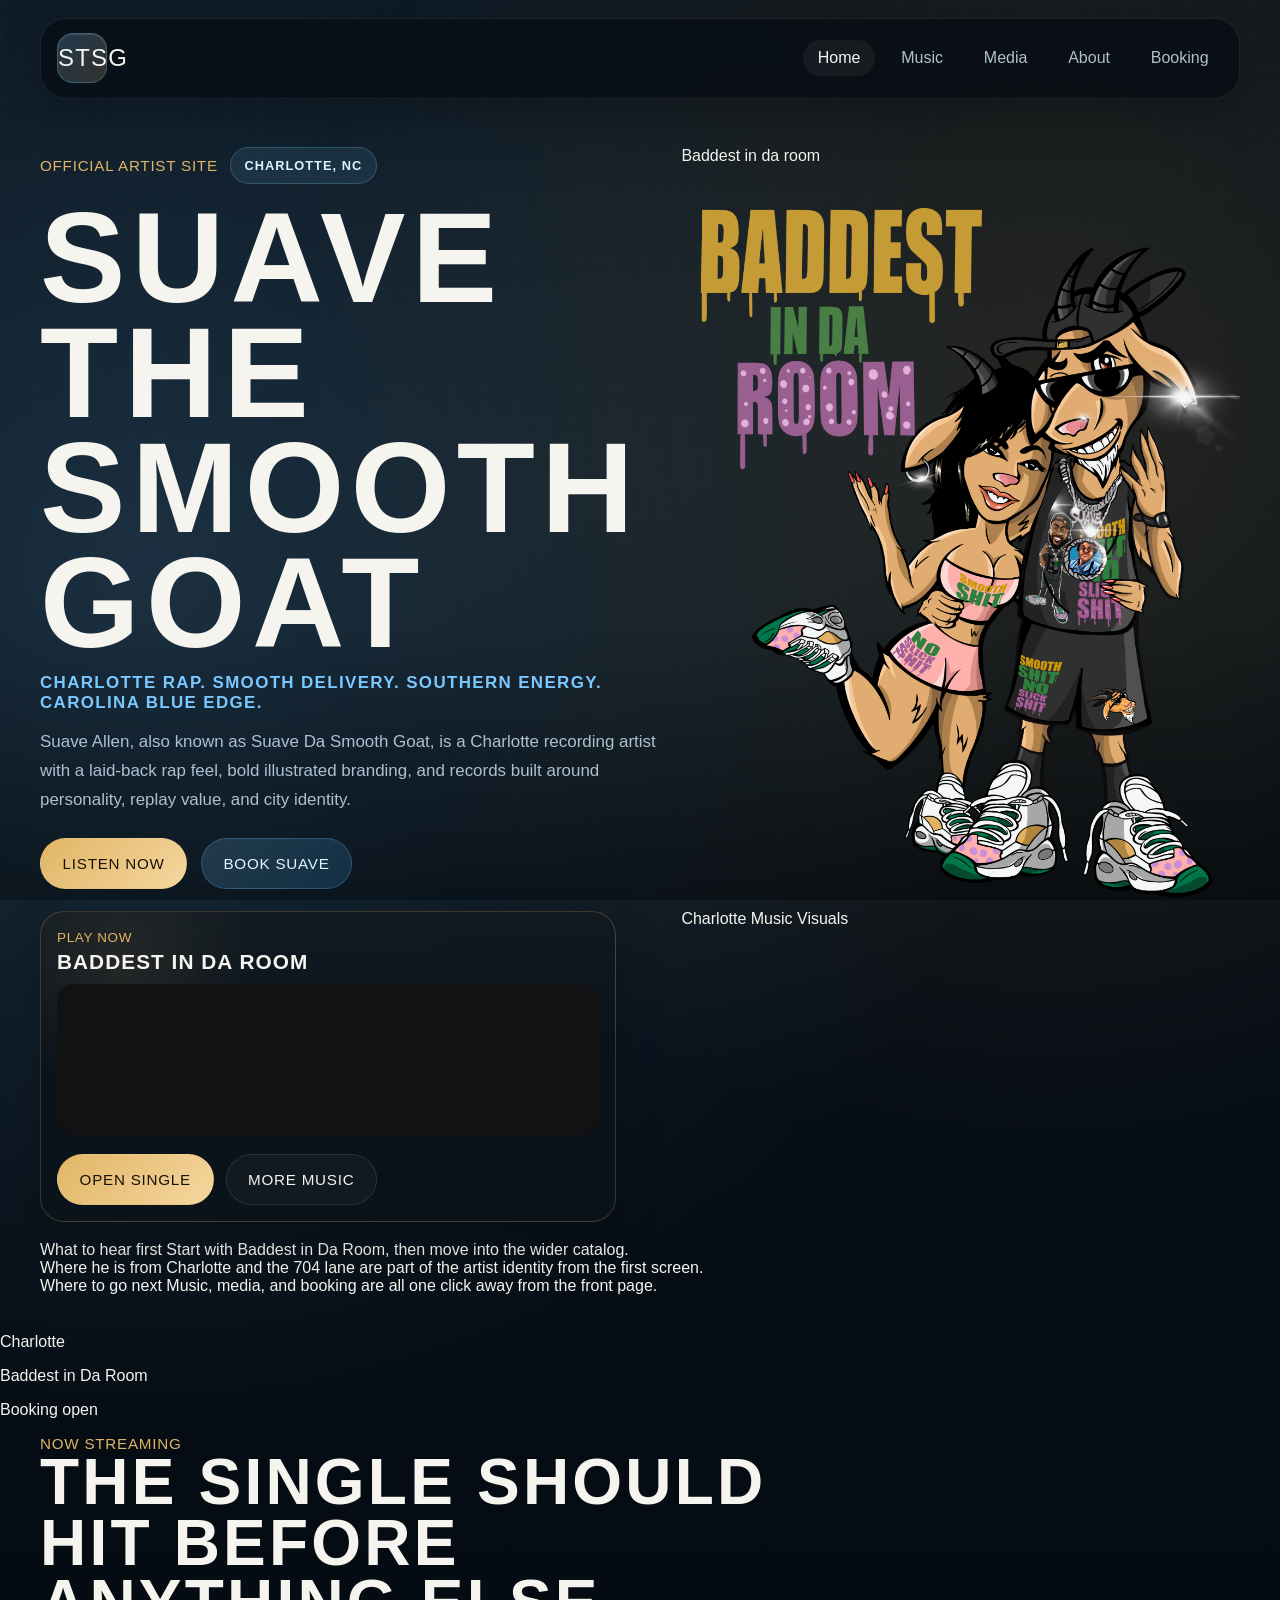
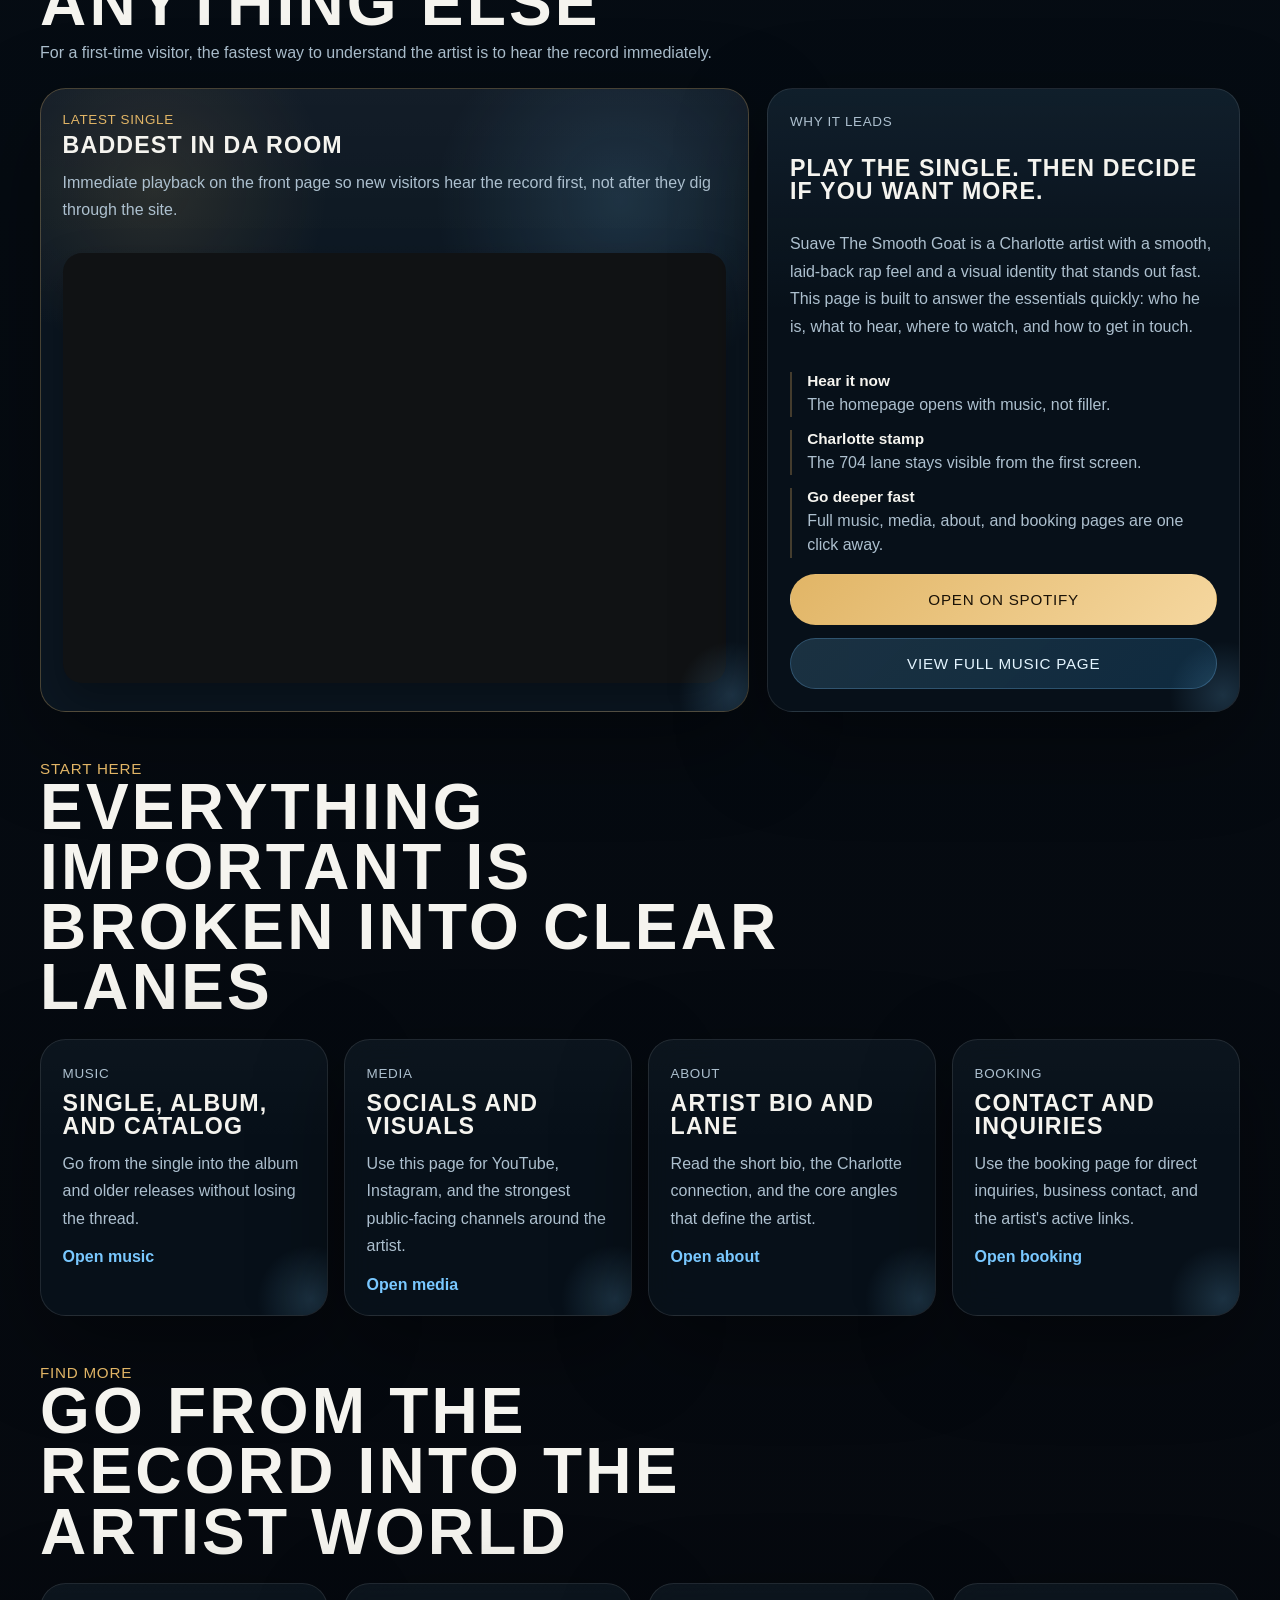
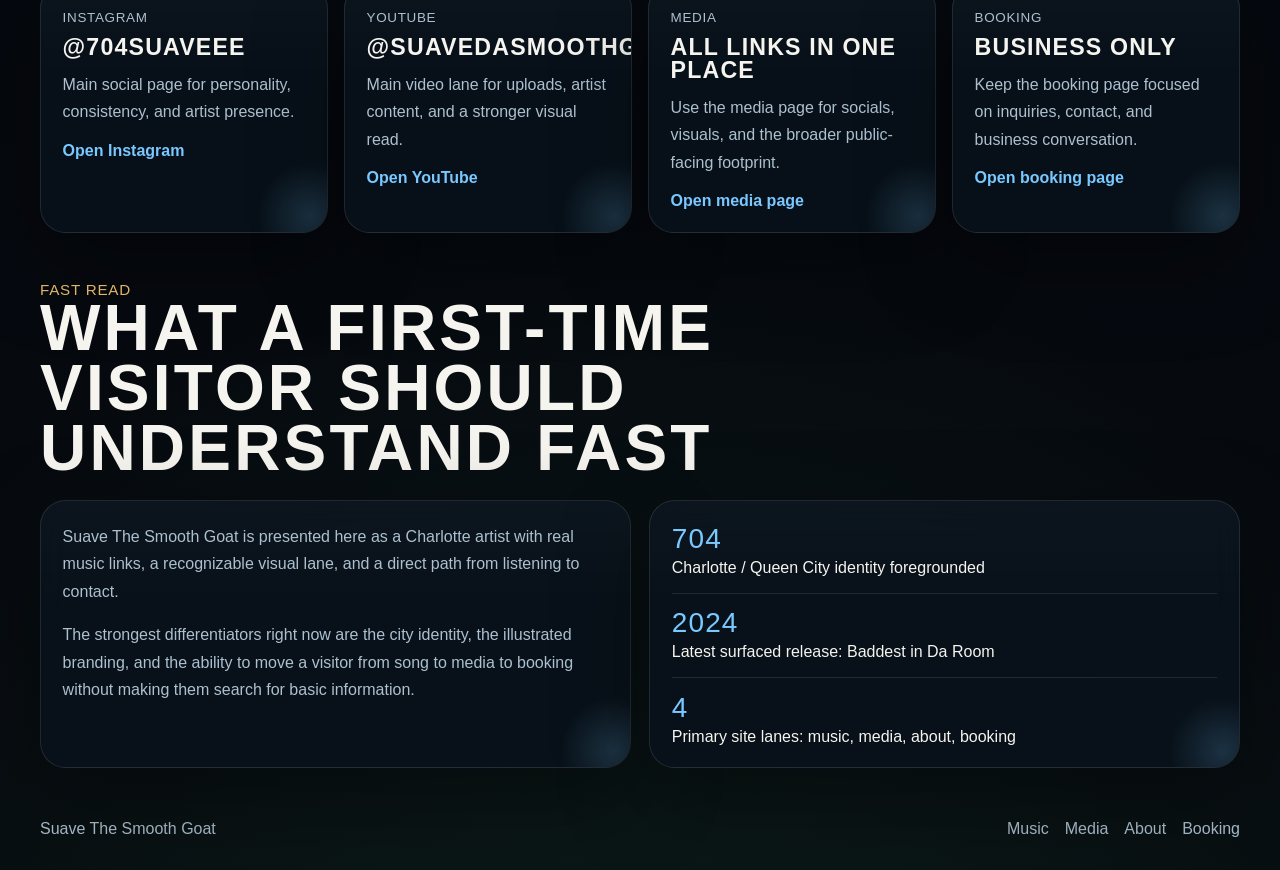
==== commit a7ec2e1a: "Refine homepage and music flow" ====
--- a/index.html
+++ b/index.html
@@ -57,6 +57,10 @@
               loading="lazy"
               allow="autoplay; clipboard-write; encrypted-media; fullscreen; picture-in-picture"
             ></iframe>
+            <div class="hero-player-actions">
+              <a class="button button-primary" href="https://open.spotify.com/track/3P5gqLFVo1aS9KatmZWe0g" target="_blank" rel="noreferrer">Open Single</a>
+              <a class="button button-ghost" href="music.html">More Music</a>
+            </div>
           </div>
         </div>
 
--- a/styles.css
+++ b/styles.css
@@ -351,6 +351,13 @@
   background: #101214;
 }
 
+.hero-player-actions {
+  display: flex;
+  flex-wrap: wrap;
+  gap: 0.75rem;
+  margin-top: 0.85rem;
+}
+
 .button {
   display: inline-flex;
   align-items: center;
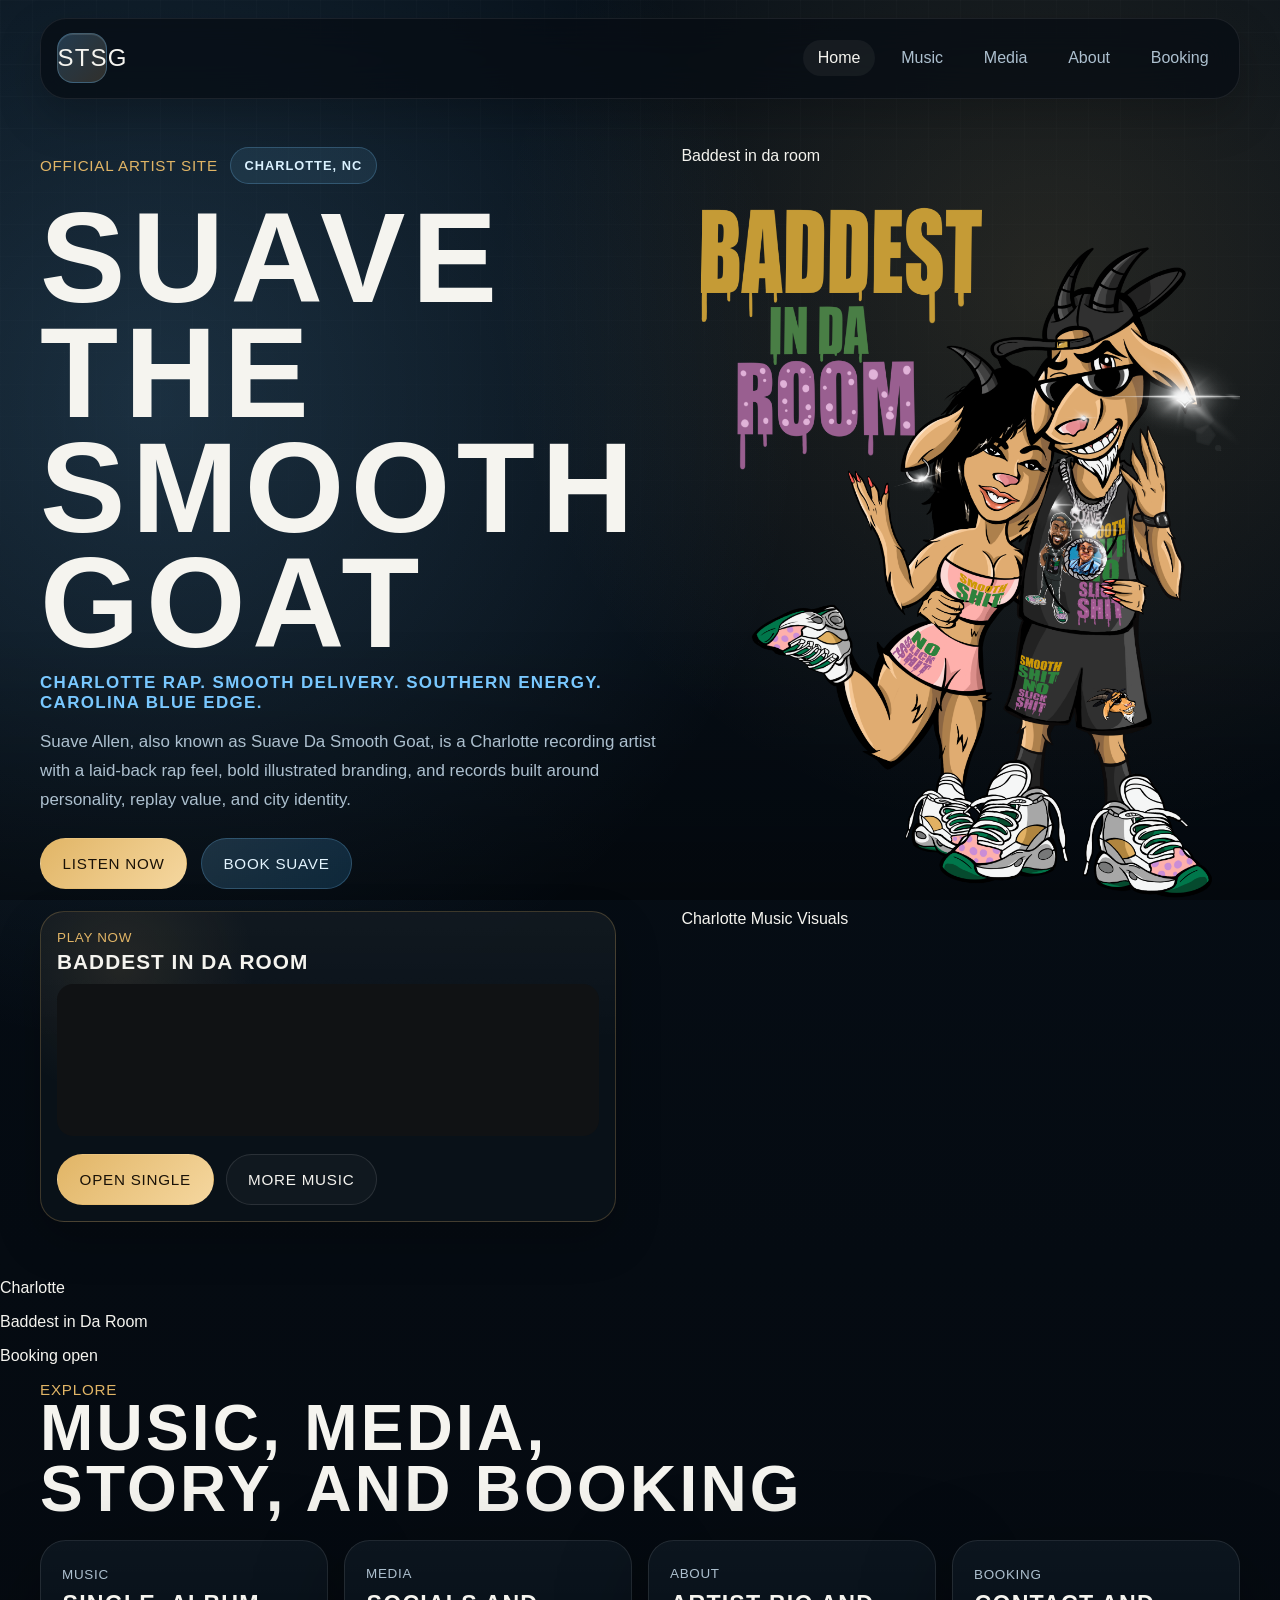
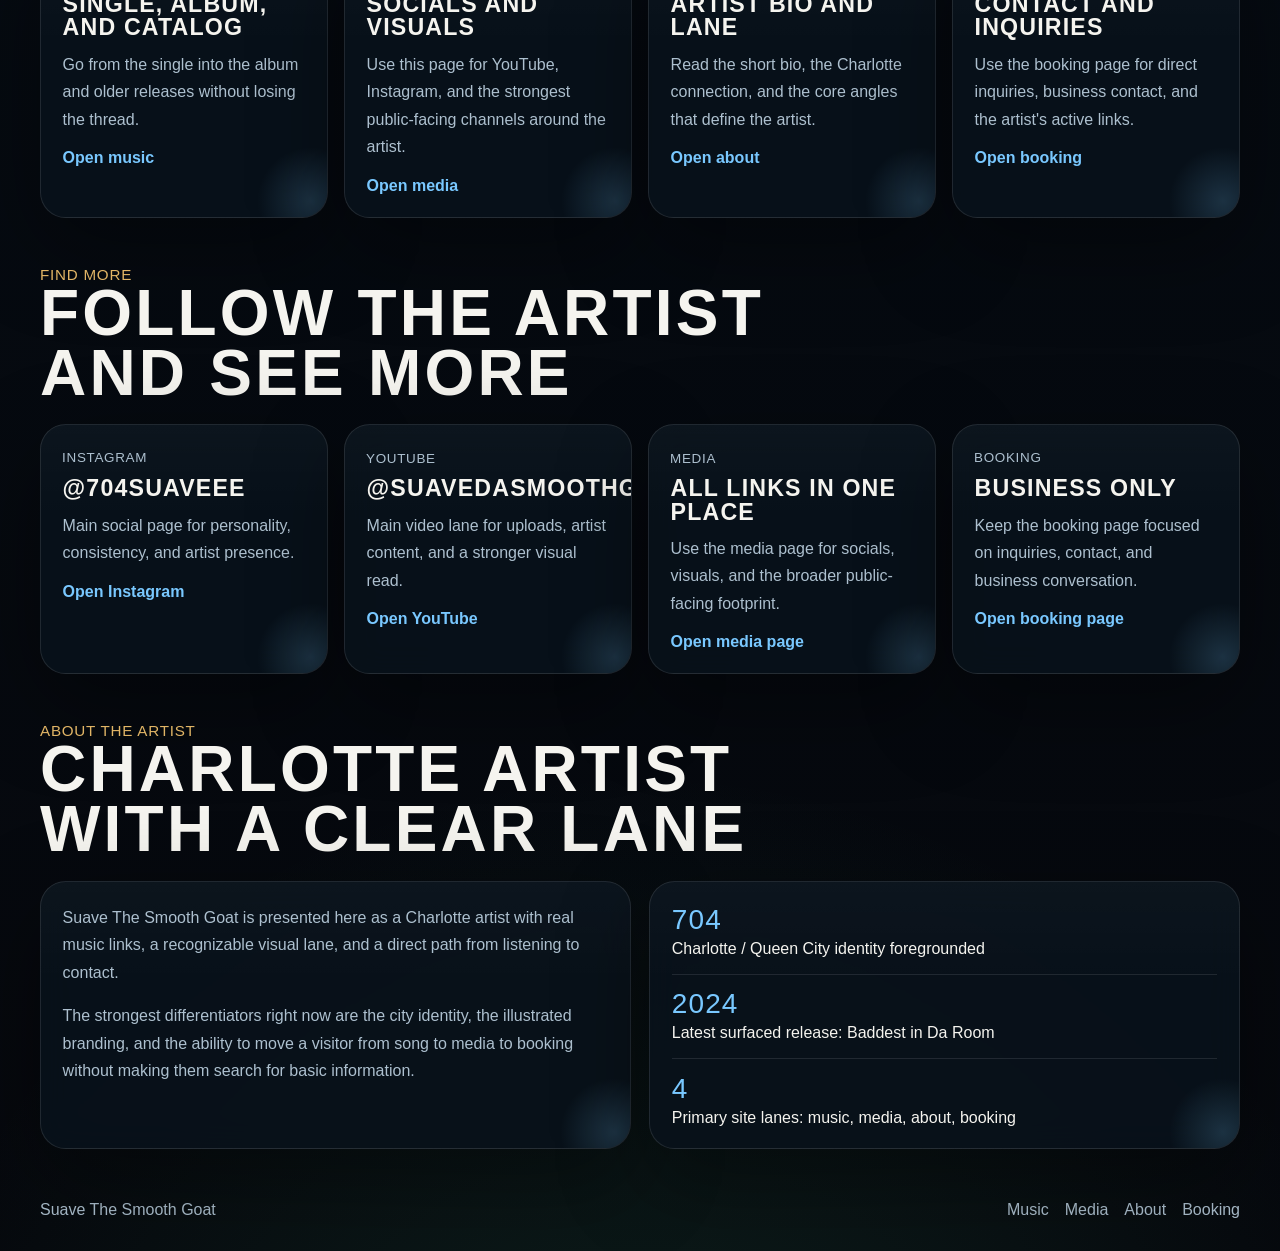
==== commit cb229ee4: "Remove generic homepage filler" ====
--- a/index.html
+++ b/index.html
@@ -77,20 +77,6 @@
         </div>
       </section>
 
-      <section class="hero-badges">
-        <div class="hero-badge">
-          <span class="badge-label">What to hear first</span>
-          <span class="badge-value">Start with Baddest in Da Room, then move into the wider catalog.</span>
-        </div>
-        <div class="hero-badge">
-          <span class="badge-label">Where he is from</span>
-          <span class="badge-value">Charlotte and the 704 lane are part of the artist identity from the first screen.</span>
-        </div>
-        <div class="hero-badge">
-          <span class="badge-label">Where to go next</span>
-          <span class="badge-value">Music, media, and booking are all one click away from the front page.</span>
-        </div>
-      </section>
     </header>
 
     <main>
@@ -102,60 +88,8 @@
 
       <section class="section">
         <div class="section-heading">
-          <p class="eyebrow">Now streaming</p>
-          <h2>The single should hit before anything else</h2>
-          <p class="section-lead">
-            For a first-time visitor, the fastest way to understand the artist is to hear the record immediately.
-          </p>
-        </div>
-
-        <div class="music-grid music-grid-featured music-grid-home">
-          <article class="panel player-panel player-panel-home">
-            <p class="music-kicker">Latest single</p>
-            <h3>Baddest in Da Room</h3>
-            <p class="release-meta">Immediate playback on the front page so new visitors hear the record first, not after they dig through the site.</p>
-            <iframe
-              src="https://open.spotify.com/embed/track/3P5gqLFVo1aS9KatmZWe0g?utm_source=generator"
-              title="Spotify player for Baddest in Da Room"
-              loading="lazy"
-              allow="autoplay; clipboard-write; encrypted-media; fullscreen; picture-in-picture"
-            ></iframe>
-          </article>
-
-          <article class="panel release-panel release-panel-home">
-            <p class="music-kicker">Why it leads</p>
-            <h3>Play the single. Then decide if you want more.</h3>
-            <p>
-              Suave The Smooth Goat is a Charlotte artist with a smooth, laid-back rap feel and a visual identity
-              that stands out fast. This page is built to answer the essentials quickly: who he is, what to hear,
-              where to watch, and how to get in touch.
-            </p>
-            <div class="spotlight-points">
-              <div>
-                <strong>Hear it now</strong>
-                <span>The homepage opens with music, not filler.</span>
-              </div>
-              <div>
-                <strong>Charlotte stamp</strong>
-                <span>The 704 lane stays visible from the first screen.</span>
-              </div>
-              <div>
-                <strong>Go deeper fast</strong>
-                <span>Full music, media, about, and booking pages are one click away.</span>
-              </div>
-            </div>
-            <div class="stacked-actions">
-              <a class="button button-primary" href="https://open.spotify.com/track/3P5gqLFVo1aS9KatmZWe0g" target="_blank" rel="noreferrer">Open on Spotify</a>
-              <a class="button button-secondary" href="music.html">View full music page</a>
-            </div>
-          </article>
-        </div>
-      </section>
-
-      <section class="section">
-        <div class="section-heading">
-          <p class="eyebrow">Start here</p>
-          <h2>Everything important is broken into clear lanes</h2>
+          <p class="eyebrow">Explore</p>
+          <h2>Music, media, story, and booking</h2>
         </div>
 
         <div class="feature-grid feature-grid-four">
@@ -189,7 +123,7 @@
       <section class="section">
         <div class="section-heading">
           <p class="eyebrow">Find more</p>
-          <h2>Go from the record into the artist world</h2>
+          <h2>Follow the artist and see more</h2>
         </div>
 
         <div class="feature-grid feature-grid-four">
@@ -222,8 +156,8 @@
 
       <section class="section">
         <div class="section-heading">
-          <p class="eyebrow">Fast read</p>
-          <h2>What a first-time visitor should understand fast</h2>
+          <p class="eyebrow">About the artist</p>
+          <h2>Charlotte artist with a clear lane</h2>
         </div>
 
         <div class="split-grid">
--- a/styles.css
+++ b/styles.css
@@ -587,11 +587,6 @@
   gap: 1.15rem;
 }
 
-.music-grid-home {
-  grid-template-columns: minmax(0, 1.2fr) minmax(320px, 0.8fr);
-  align-items: stretch;
-}
-
 .player-panel h3,
 .release-panel h3,
 .feature-card h3,
@@ -613,53 +608,11 @@
   background: #101214;
 }
 
-.player-panel-home {
-  border-color: rgba(225, 181, 102, 0.28);
-  background:
-    radial-gradient(circle at 16% 16%, rgba(225, 181, 102, 0.12), transparent 22%),
-    radial-gradient(circle at 82% 18%, rgba(121, 200, 255, 0.14), transparent 24%),
-    linear-gradient(180deg, rgba(255, 255, 255, 0.03), transparent 40%),
-    var(--panel-strong);
-}
-
-.player-panel-home iframe {
-  min-height: 430px;
-  box-shadow: 0 18px 40px rgba(0, 0, 0, 0.3);
-}
-
 .release-panel {
   display: flex;
   flex-direction: column;
   gap: 1rem;
   justify-content: center;
-}
-
-.release-panel-home {
-  background:
-    linear-gradient(180deg, rgba(121, 200, 255, 0.08), transparent 36%),
-    var(--panel);
-}
-
-.spotlight-points {
-  display: grid;
-  gap: 0.8rem;
-}
-
-.spotlight-points div {
-  display: grid;
-  gap: 0.15rem;
-  padding-left: 0.95rem;
-  border-left: 2px solid rgba(225, 181, 102, 0.28);
-}
-
-.spotlight-points strong {
-  color: var(--ink);
-  font-size: 0.96rem;
-}
-
-.spotlight-points span {
-  color: var(--muted);
-  line-height: 1.55;
 }
 
 .checklist {
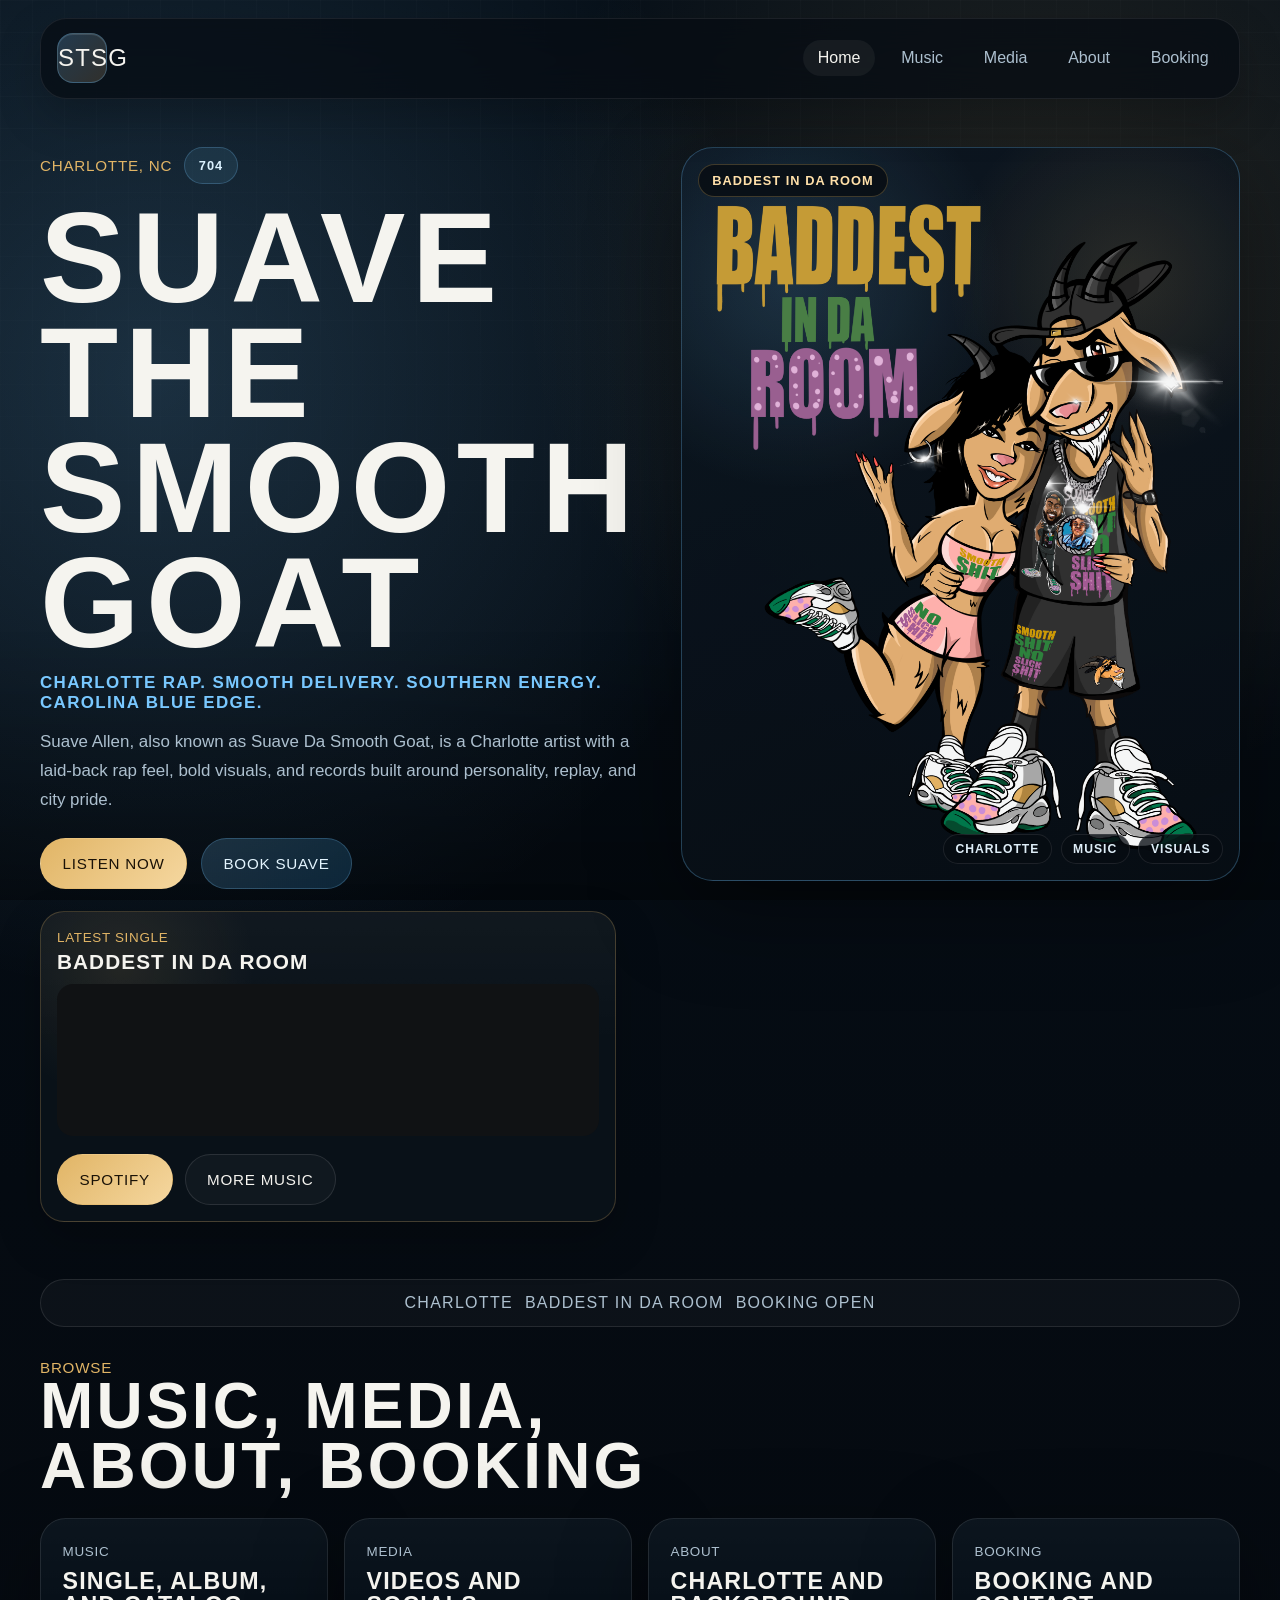
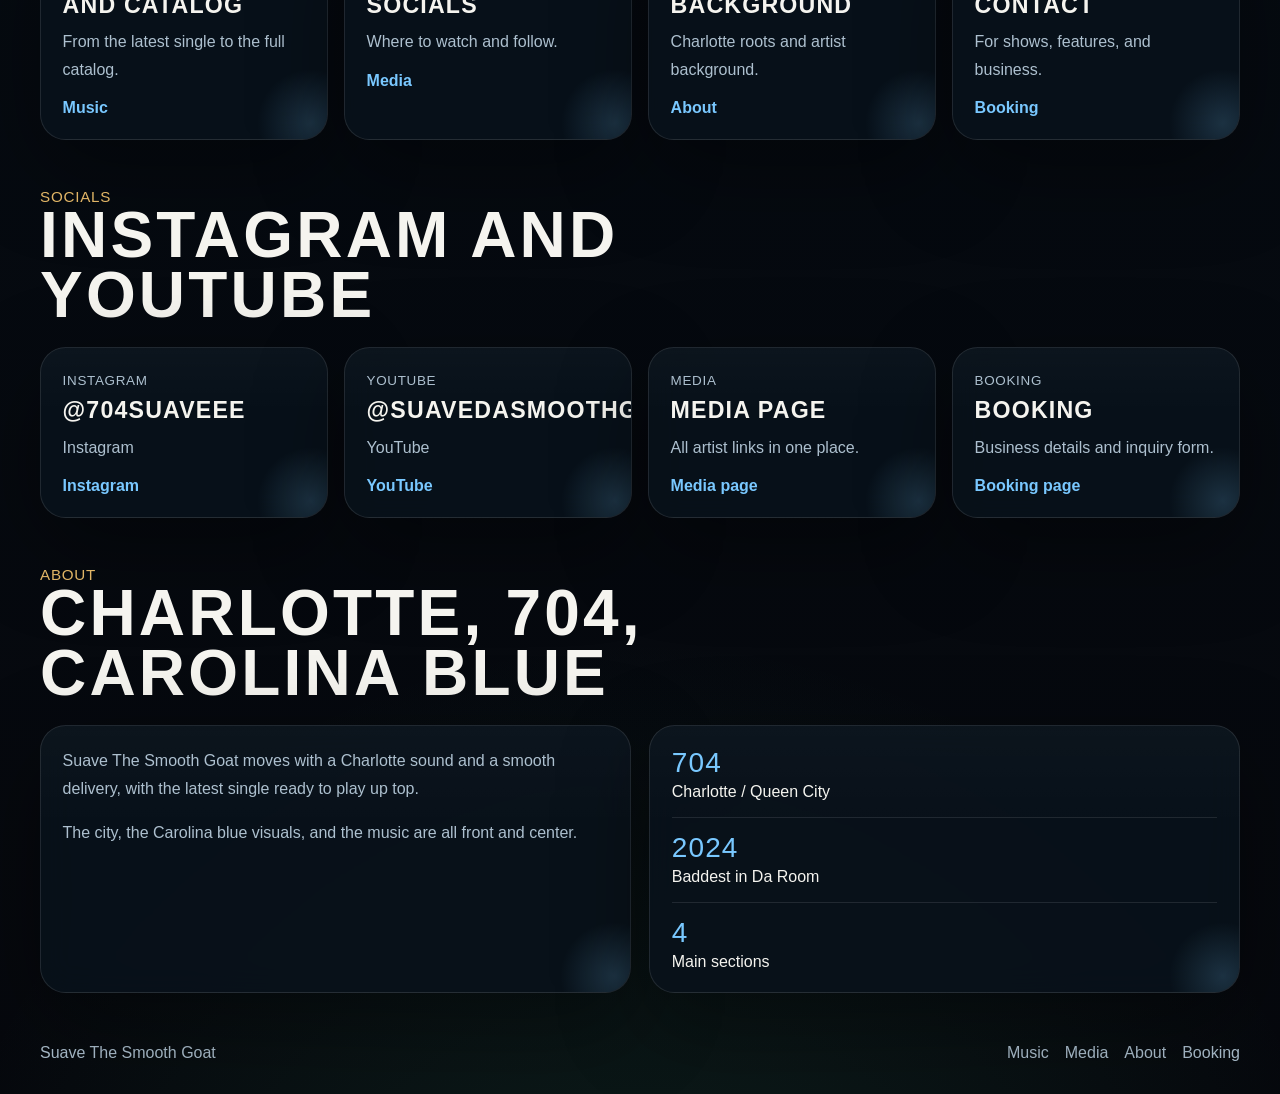
==== commit 188e28da: "Polish mobile layout and site copy" ====
--- a/index.html
+++ b/index.html
@@ -30,8 +30,8 @@
       <section class="hero-grid">
         <div class="hero-copy">
           <div class="hero-topline">
-            <p class="eyebrow">Official artist site</p>
-            <span class="status-pill">Charlotte, NC</span>
+            <p class="eyebrow">Charlotte, NC</p>
+            <span class="status-pill">704</span>
           </div>
           <h1>
             <span>Suave The</span>
@@ -39,8 +39,8 @@
           </h1>
           <p class="hero-subtitle">Charlotte rap. Smooth delivery. Southern energy. Carolina blue edge.</p>
           <p class="hero-text">
-            Suave Allen, also known as Suave Da Smooth Goat, is a Charlotte recording artist with a laid-back rap feel,
-            bold illustrated branding, and records built around personality, replay value, and city identity.
+            Suave Allen, also known as Suave Da Smooth Goat, is a Charlotte artist with a laid-back rap feel,
+            bold visuals, and records built around personality, replay, and city pride.
           </p>
 
           <div class="hero-actions">
@@ -49,7 +49,7 @@
           </div>
 
           <div class="hero-player">
-            <p class="music-kicker">Play now</p>
+            <p class="music-kicker">Latest single</p>
             <h3>Baddest in Da Room</h3>
             <iframe
               src="https://open.spotify.com/embed/track/3P5gqLFVo1aS9KatmZWe0g?utm_source=generator"
@@ -58,7 +58,7 @@
               allow="autoplay; clipboard-write; encrypted-media; fullscreen; picture-in-picture"
             ></iframe>
             <div class="hero-player-actions">
-              <a class="button button-primary" href="https://open.spotify.com/track/3P5gqLFVo1aS9KatmZWe0g" target="_blank" rel="noreferrer">Open Single</a>
+              <a class="button button-primary" href="https://open.spotify.com/track/3P5gqLFVo1aS9KatmZWe0g" target="_blank" rel="noreferrer">Spotify</a>
               <a class="button button-ghost" href="music.html">More Music</a>
             </div>
           </div>
@@ -76,7 +76,6 @@
           </div>
         </div>
       </section>
-
     </header>
 
     <main>
@@ -88,102 +87,100 @@
 
       <section class="section">
         <div class="section-heading">
-          <p class="eyebrow">Explore</p>
-          <h2>Music, media, story, and booking</h2>
+          <p class="eyebrow">Browse</p>
+          <h2>Music, media, about, booking</h2>
         </div>
 
         <div class="feature-grid feature-grid-four">
           <article class="panel feature-card">
             <p class="music-kicker">Music</p>
             <h3>Single, album, and catalog</h3>
-            <p>Go from the single into the album and older releases without losing the thread.</p>
-            <a class="text-link" href="music.html">Open music</a>
+            <p>From the latest single to the full catalog.</p>
+            <a class="text-link" href="music.html">Music</a>
           </article>
           <article class="panel feature-card">
             <p class="music-kicker">Media</p>
-            <h3>Socials and visuals</h3>
-            <p>Use this page for YouTube, Instagram, and the strongest public-facing channels around the artist.</p>
-            <a class="text-link" href="media.html">Open media</a>
+            <h3>Videos and socials</h3>
+            <p>Where to watch and follow.</p>
+            <a class="text-link" href="media.html">Media</a>
           </article>
           <article class="panel feature-card">
             <p class="music-kicker">About</p>
-            <h3>Artist bio and lane</h3>
-            <p>Read the short bio, the Charlotte connection, and the core angles that define the artist.</p>
-            <a class="text-link" href="about.html">Open about</a>
+            <h3>Charlotte and background</h3>
+            <p>Charlotte roots and artist background.</p>
+            <a class="text-link" href="about.html">About</a>
           </article>
           <article class="panel feature-card">
             <p class="music-kicker">Booking</p>
-            <h3>Contact and inquiries</h3>
-            <p>Use the booking page for direct inquiries, business contact, and the artist's active links.</p>
-            <a class="text-link" href="booking.html">Open booking</a>
+            <h3>Booking and contact</h3>
+            <p>For shows, features, and business.</p>
+            <a class="text-link" href="booking.html">Booking</a>
           </article>
         </div>
       </section>
 
       <section class="section">
         <div class="section-heading">
-          <p class="eyebrow">Find more</p>
-          <h2>Follow the artist and see more</h2>
+          <p class="eyebrow">Socials</p>
+          <h2>Instagram and YouTube</h2>
         </div>
 
         <div class="feature-grid feature-grid-four">
           <article class="panel feature-card">
             <p class="music-kicker">Instagram</p>
             <h3>@704suaveee</h3>
-            <p>Main social page for personality, consistency, and artist presence.</p>
-            <a class="text-link" href="https://www.instagram.com/704suaveee?igsh=cGxidTRuYmcxOGFx" target="_blank" rel="noreferrer">Open Instagram</a>
+            <p>Instagram</p>
+            <a class="text-link" href="https://www.instagram.com/704suaveee?igsh=cGxidTRuYmcxOGFx" target="_blank" rel="noreferrer">Instagram</a>
           </article>
           <article class="panel feature-card">
             <p class="music-kicker">YouTube</p>
             <h3>@suavedasmoothgoat</h3>
-            <p>Main video lane for uploads, artist content, and a stronger visual read.</p>
-            <a class="text-link" href="https://youtube.com/@suavedasmoothgoat?si=DJgppnsHRm622ST8" target="_blank" rel="noreferrer">Open YouTube</a>
+            <p>YouTube</p>
+            <a class="text-link" href="https://youtube.com/@suavedasmoothgoat?si=DJgppnsHRm622ST8" target="_blank" rel="noreferrer">YouTube</a>
           </article>
           <article class="panel feature-card">
             <p class="music-kicker">Media</p>
-            <h3>All links in one place</h3>
-            <p>Use the media page for socials, visuals, and the broader public-facing footprint.</p>
-            <a class="text-link" href="media.html">Open media page</a>
+            <h3>Media page</h3>
+            <p>All artist links in one place.</p>
+            <a class="text-link" href="media.html">Media page</a>
           </article>
           <article class="panel feature-card">
             <p class="music-kicker">Booking</p>
-            <h3>Business only</h3>
-            <p>Keep the booking page focused on inquiries, contact, and business conversation.</p>
-            <a class="text-link" href="booking.html">Open booking page</a>
+            <h3>Booking</h3>
+            <p>Business details and inquiry form.</p>
+            <a class="text-link" href="booking.html">Booking page</a>
           </article>
         </div>
       </section>
 
       <section class="section">
         <div class="section-heading">
-          <p class="eyebrow">About the artist</p>
-          <h2>Charlotte artist with a clear lane</h2>
+          <p class="eyebrow">About</p>
+          <h2>Charlotte, 704, Carolina blue</h2>
         </div>
 
         <div class="split-grid">
           <article class="panel statement-panel">
             <p>
-              Suave The Smooth Goat is presented here as a Charlotte artist with real music links, a recognizable
-              visual lane, and a direct path from listening to contact.
+              Suave The Smooth Goat moves with a Charlotte sound and a smooth delivery, with the latest single ready to play up top.
             </p>
             <p>
-              The strongest differentiators right now are the city identity, the illustrated branding, and the
-              ability to move a visitor from song to media to booking without making them search for basic information.
+              The city, the Carolina blue visuals, and the music are all front and center.
             </p>
           </article>
 
           <article class="panel stats-panel">
             <div class="stat">
               <span class="stat-value">704</span>
-              <span class="stat-label">Charlotte / Queen City identity foregrounded</span>
+              <span class="stat-label">Charlotte / Queen City</span>
             </div>
             <div class="stat">
               <span class="stat-value">2024</span>
-              <span class="stat-label">Latest surfaced release: Baddest in Da Room</span>
+              <span class="stat-label">Baddest in Da Room</span>
             </div>
             <div class="stat">
               <span class="stat-value">4</span>
-              <span class="stat-label">Primary site lanes: music, media, about, booking</span>
+              <span class="stat-label">Main sections</span>
             </div>
           </article>
         </div>
@@ -205,10 +202,10 @@
     <div class="booking-modal-backdrop" data-close-booking></div>
     <div class="booking-modal-panel" role="dialog" aria-modal="true" aria-labelledby="booking-modal-title">
       <button class="booking-modal-close" type="button" aria-label="Close booking form" data-close-booking>×</button>
-      <p class="eyebrow">Booking form</p>
+      <p class="eyebrow">Booking</p>
       <h2 id="booking-modal-title">Send booking inquiry</h2>
       <p class="booking-modal-copy">
-        Use this quick inquiry form for performances, interviews, collaborations, and business requests.
+        Send show, feature, interview, or business requests here.
       </p>
 
       <form
@@ -248,7 +245,7 @@
 
         <div class="stacked-actions">
           <button class="button button-primary" type="submit">Send inquiry</button>
-          <a class="button button-secondary" href="booking.html">Open booking page</a>
+          <a class="button button-secondary" href="booking.html">Booking page</a>
         </div>
       </form>
     </div>
--- a/styles.css
+++ b/styles.css
@@ -467,7 +467,8 @@
   gap: 1rem;
 }
 
-.logo-stage {
+.logo-stage,
+.logo-frame {
   position: relative;
   padding: 1rem;
   border-radius: 2rem;
@@ -479,12 +480,14 @@
   box-shadow: var(--shadow);
 }
 
-.logo-stage img {
+.logo-stage img,
+.logo-frame img {
   width: 100%;
   border-radius: 1.35rem;
 }
 
-.logo-stage-badge {
+.logo-stage-badge,
+.logo-frame-badge {
   position: absolute;
   top: 1rem;
   left: 1rem;
@@ -500,7 +503,8 @@
   text-transform: uppercase;
 }
 
-.logo-stage-notes {
+.logo-stage-notes,
+.logo-frame-meta {
   position: absolute;
   right: 1rem;
   bottom: 1rem;
@@ -510,7 +514,8 @@
   gap: 0.55rem;
 }
 
-.logo-stage-notes span {
+.logo-stage-notes span,
+.logo-frame-meta span {
   padding: 0.42rem 0.72rem;
   border-radius: 999px;
   border: 1px solid rgba(255, 255, 255, 0.09);
@@ -560,6 +565,27 @@
 
 .section {
   padding: 0 0 3rem;
+}
+
+.strip {
+  display: flex;
+  flex-wrap: wrap;
+  gap: 0.75rem;
+  align-items: center;
+  justify-content: center;
+  width: min(1200px, calc(100% - 2rem));
+  margin: 0 auto 2rem;
+  padding: 0.85rem 1rem;
+  border: 1px solid var(--line);
+  border-radius: 999px;
+  background: rgba(255, 255, 255, 0.03);
+  color: var(--muted);
+  text-transform: uppercase;
+  letter-spacing: 0.08em;
+}
+
+.strip p {
+  margin: 0;
 }
 
 .section-heading {
@@ -957,6 +983,14 @@
     width: min(100% - 1.2rem, 1200px);
   }
 
+  .hero {
+    padding-top: 0.7rem;
+  }
+
+  .page-hero {
+    padding-top: 0.7rem;
+  }
+
   .topbar,
   .topbar-links,
   .site-footer {
@@ -964,22 +998,95 @@
     align-items: flex-start;
   }
 
+  .topbar {
+    position: static;
+    gap: 0.8rem;
+    padding: 0.9rem;
+    border-radius: 1.25rem;
+  }
+
   .topbar-links {
     width: 100%;
     justify-content: flex-start;
+    gap: 0.45rem;
+  }
+
+  .topbar-links a {
+    width: 100%;
+    padding: 0.8rem 0.95rem;
+    border: 1px solid rgba(255, 255, 255, 0.08);
+    background: rgba(255, 255, 255, 0.025);
   }
 
   h1 {
-    font-size: 3.4rem;
+    font-size: clamp(2.8rem, 16vw, 4.1rem);
+    line-height: 0.92;
+  }
+
+  h2 {
+    font-size: clamp(1.75rem, 10vw, 2.6rem);
+    line-height: 0.98;
+  }
+
+  .page-heading {
+    padding-top: 2rem;
+  }
+
+  .hero-grid {
+    gap: 1rem;
+    padding-top: 2rem;
+  }
+
+  .hero-subtitle {
+    font-size: 0.92rem;
+    letter-spacing: 0.06em;
+  }
+
+  .hero-text,
+  .release-meta,
+  .statement-panel p,
+  .release-panel p,
+  .release-card p,
+  .feature-card p,
+  .form-note,
+  label {
+    line-height: 1.55;
+    font-size: 0.98rem;
+  }
+
+  .hero-actions {
+    margin-bottom: 1rem;
+  }
+
+  .hero-player {
+    max-width: none;
+    padding: 0.85rem;
+    border-radius: 1.2rem;
+  }
+
+  .hero-player h3 {
+    font-size: 1.08rem;
+  }
+
+  .hero-player iframe {
+    min-height: 132px;
+    border-radius: 0.9rem;
+  }
+
+  .hero-player-actions {
+    gap: 0.6rem;
   }
 
   .hero-actions,
-  .stacked-actions {
+  .stacked-actions,
+  .hero-player-actions {
     width: 100%;
   }
 
   .button {
     width: 100%;
+    min-height: 3rem;
+    padding: 0.8rem 1.1rem;
   }
 
   .signal-row,
@@ -989,13 +1096,44 @@
     grid-template-columns: 1fr;
   }
 
-  .logo-stage-notes {
+  .logo-stage-notes,
+  .logo-frame-meta {
     position: static;
     justify-content: flex-start;
     margin-top: 0.8rem;
   }
 
+  .logo-stage,
+  .logo-frame,
+  .panel {
+    border-radius: 1.25rem;
+  }
+
+  .logo-stage-badge,
+  .logo-frame-badge {
+    top: 0.8rem;
+    left: 0.8rem;
+    font-size: 0.72rem;
+  }
+
+  .player-panel iframe {
+    min-height: 300px;
+  }
+
+  .strip {
+    width: min(100% - 1.2rem, 1200px);
+    justify-content: flex-start;
+    border-radius: 1.15rem;
+    padding: 0.8rem 0.9rem;
+    font-size: 0.76rem;
+  }
+
   .booking-modal-panel {
     padding: 1.15rem;
-  }
-}
+    border-radius: 1.3rem;
+  }
+
+  .booking-modal {
+    padding: 0.6rem;
+  }
+}
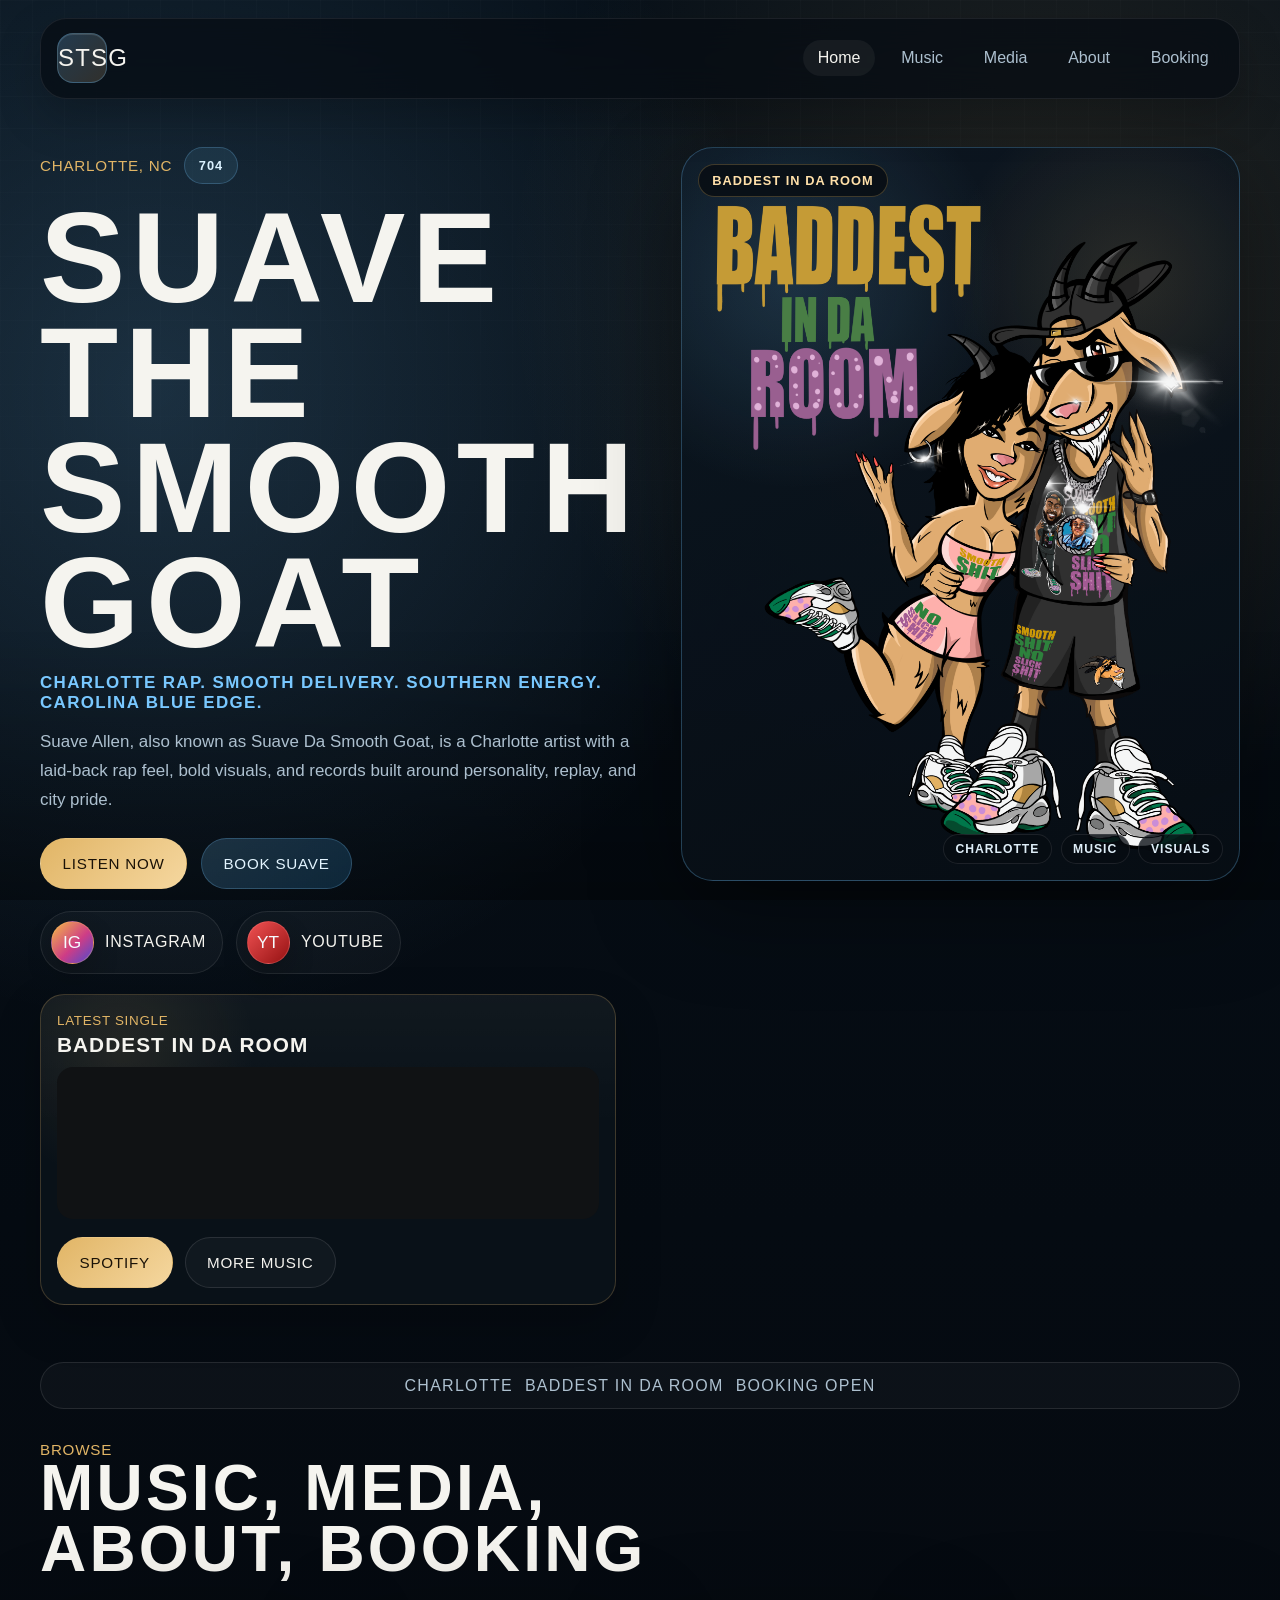
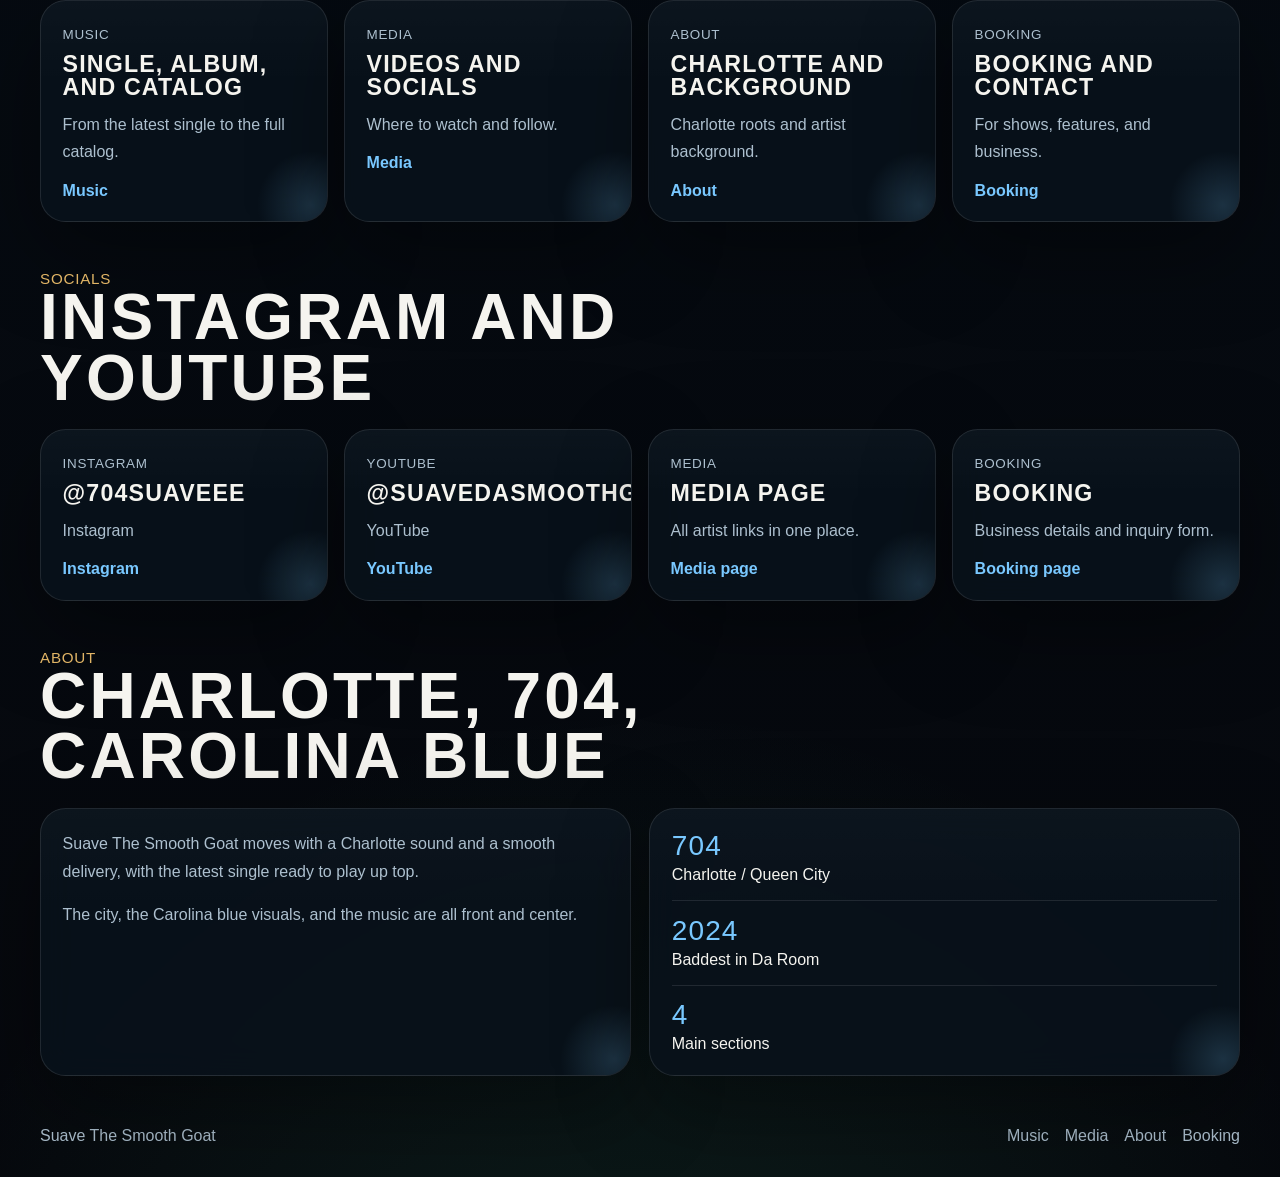
==== commit b66939e0: "Add mobile menu and hero social links" ====
--- a/index.html
+++ b/index.html
@@ -18,7 +18,12 @@
     <header class="hero">
       <nav class="topbar">
         <a class="brand-mark" href="index.html">STSG</a>
-        <div class="topbar-links">
+        <button class="menu-toggle" type="button" aria-expanded="false" aria-controls="site-nav" aria-label="Open menu">
+          <span></span>
+          <span></span>
+          <span></span>
+        </button>
+        <div class="topbar-links" id="site-nav">
           <a class="is-active" href="index.html">Home</a>
           <a href="music.html">Music</a>
           <a href="media.html">Media</a>
@@ -46,6 +51,17 @@
           <div class="hero-actions">
             <a class="button button-primary" href="music.html">Listen Now</a>
             <button class="button button-secondary" type="button" data-open-booking>Book Suave</button>
+          </div>
+
+          <div class="hero-socials" aria-label="Social links">
+            <a class="hero-social-link" href="https://www.instagram.com/704suaveee?igsh=cGxidTRuYmcxOGFx" target="_blank" rel="noreferrer" aria-label="Instagram">
+              <span class="social-icon social-icon-instagram" aria-hidden="true">IG</span>
+              <span>Instagram</span>
+            </a>
+            <a class="hero-social-link" href="https://youtube.com/@suavedasmoothgoat?si=DJgppnsHRm622ST8" target="_blank" rel="noreferrer" aria-label="YouTube">
+              <span class="social-icon social-icon-youtube" aria-hidden="true">YT</span>
+              <span>YouTube</span>
+            </a>
           </div>
 
           <div class="hero-player">
@@ -251,31 +267,6 @@
     </div>
   </div>
 
-  <script>
-    const bookingModal = document.getElementById("booking-modal");
-    const openBookingButton = document.querySelector("[data-open-booking]");
-    const closeBookingButtons = document.querySelectorAll("[data-close-booking]");
-
-    if (bookingModal && openBookingButton) {
-      const openModal = () => {
-        bookingModal.hidden = false;
-        document.body.classList.add("modal-open");
-      };
-
-      const closeModal = () => {
-        bookingModal.hidden = true;
-        document.body.classList.remove("modal-open");
-      };
-
-      openBookingButton.addEventListener("click", openModal);
-      closeBookingButtons.forEach((button) => button.addEventListener("click", closeModal));
-
-      document.addEventListener("keydown", (event) => {
-        if (event.key === "Escape" && !bookingModal.hidden) {
-          closeModal();
-        }
-      });
-    }
-  </script>
+  <script src="site.js"></script>
 </body>
 </html>
--- a/styles.css
+++ b/styles.css
@@ -206,6 +206,42 @@
   color: #ffe3b1;
 }
 
+.menu-toggle {
+  display: none;
+  align-items: center;
+  justify-content: center;
+  flex-direction: column;
+  gap: 0.28rem;
+  width: 3.15rem;
+  height: 3.15rem;
+  margin-left: auto;
+  border: 1px solid rgba(121, 200, 255, 0.22);
+  border-radius: 1rem;
+  background: rgba(255, 255, 255, 0.03);
+  color: var(--ink);
+  cursor: pointer;
+}
+
+.menu-toggle span {
+  width: 1.2rem;
+  height: 2px;
+  border-radius: 999px;
+  background: currentColor;
+  transition: transform 180ms ease, opacity 180ms ease;
+}
+
+.menu-open .menu-toggle span:nth-child(1) {
+  transform: translateY(0.38rem) rotate(45deg);
+}
+
+.menu-open .menu-toggle span:nth-child(2) {
+  opacity: 0;
+}
+
+.menu-open .menu-toggle span:nth-child(3) {
+  transform: translateY(-0.38rem) rotate(-45deg);
+}
+
 .hero-grid {
   display: grid;
   grid-template-columns: minmax(0, 1.05fr) minmax(320px, 0.95fr);
@@ -324,6 +360,39 @@
   margin-bottom: 1.35rem;
 }
 
+.hero-socials {
+  display: flex;
+  flex-wrap: wrap;
+  gap: 0.8rem;
+  margin-bottom: 1.25rem;
+}
+
+.hero-social-link {
+  display: inline-flex;
+  align-items: center;
+  gap: 0.7rem;
+  min-height: 3.1rem;
+  padding: 0.55rem 1rem 0.55rem 0.6rem;
+  border: 1px solid rgba(255, 255, 255, 0.09);
+  border-radius: 999px;
+  background: rgba(255, 255, 255, 0.03);
+  color: var(--ink);
+  transition: transform 180ms ease, border-color 180ms ease, background-color 180ms ease;
+}
+
+.hero-social-link:hover,
+.hero-social-link:focus-visible {
+  transform: translateY(-2px);
+  border-color: rgba(121, 200, 255, 0.24);
+  background: rgba(255, 255, 255, 0.05);
+}
+
+.hero-social-link span:last-child {
+  font-family: "Bebas Neue", sans-serif;
+  letter-spacing: 0.05em;
+  text-transform: uppercase;
+}
+
 .hero-player {
   max-width: 36rem;
   padding: 1rem;
@@ -992,7 +1061,6 @@
   }
 
   .topbar,
-  .topbar-links,
   .site-footer {
     flex-direction: column;
     align-items: flex-start;
@@ -1000,15 +1068,31 @@
 
   .topbar {
     position: static;
+    flex-direction: row;
+    align-items: center;
+    justify-content: space-between;
     gap: 0.8rem;
     padding: 0.9rem;
     border-radius: 1.25rem;
   }
 
+  .menu-toggle {
+    display: inline-flex;
+    flex-shrink: 0;
+  }
+
   .topbar-links {
+    display: none;
     width: 100%;
-    justify-content: flex-start;
+    flex-direction: column;
+    align-items: stretch;
+    width: 100%;
     gap: 0.45rem;
+    padding-top: 0.4rem;
+  }
+
+  .topbar.menu-open .topbar-links {
+    display: flex;
   }
 
   .topbar-links a {
@@ -1079,8 +1163,14 @@
 
   .hero-actions,
   .stacked-actions,
+  .hero-socials,
   .hero-player-actions {
     width: 100%;
+  }
+
+  .hero-social-link {
+    width: 100%;
+    justify-content: flex-start;
   }
 
   .button {
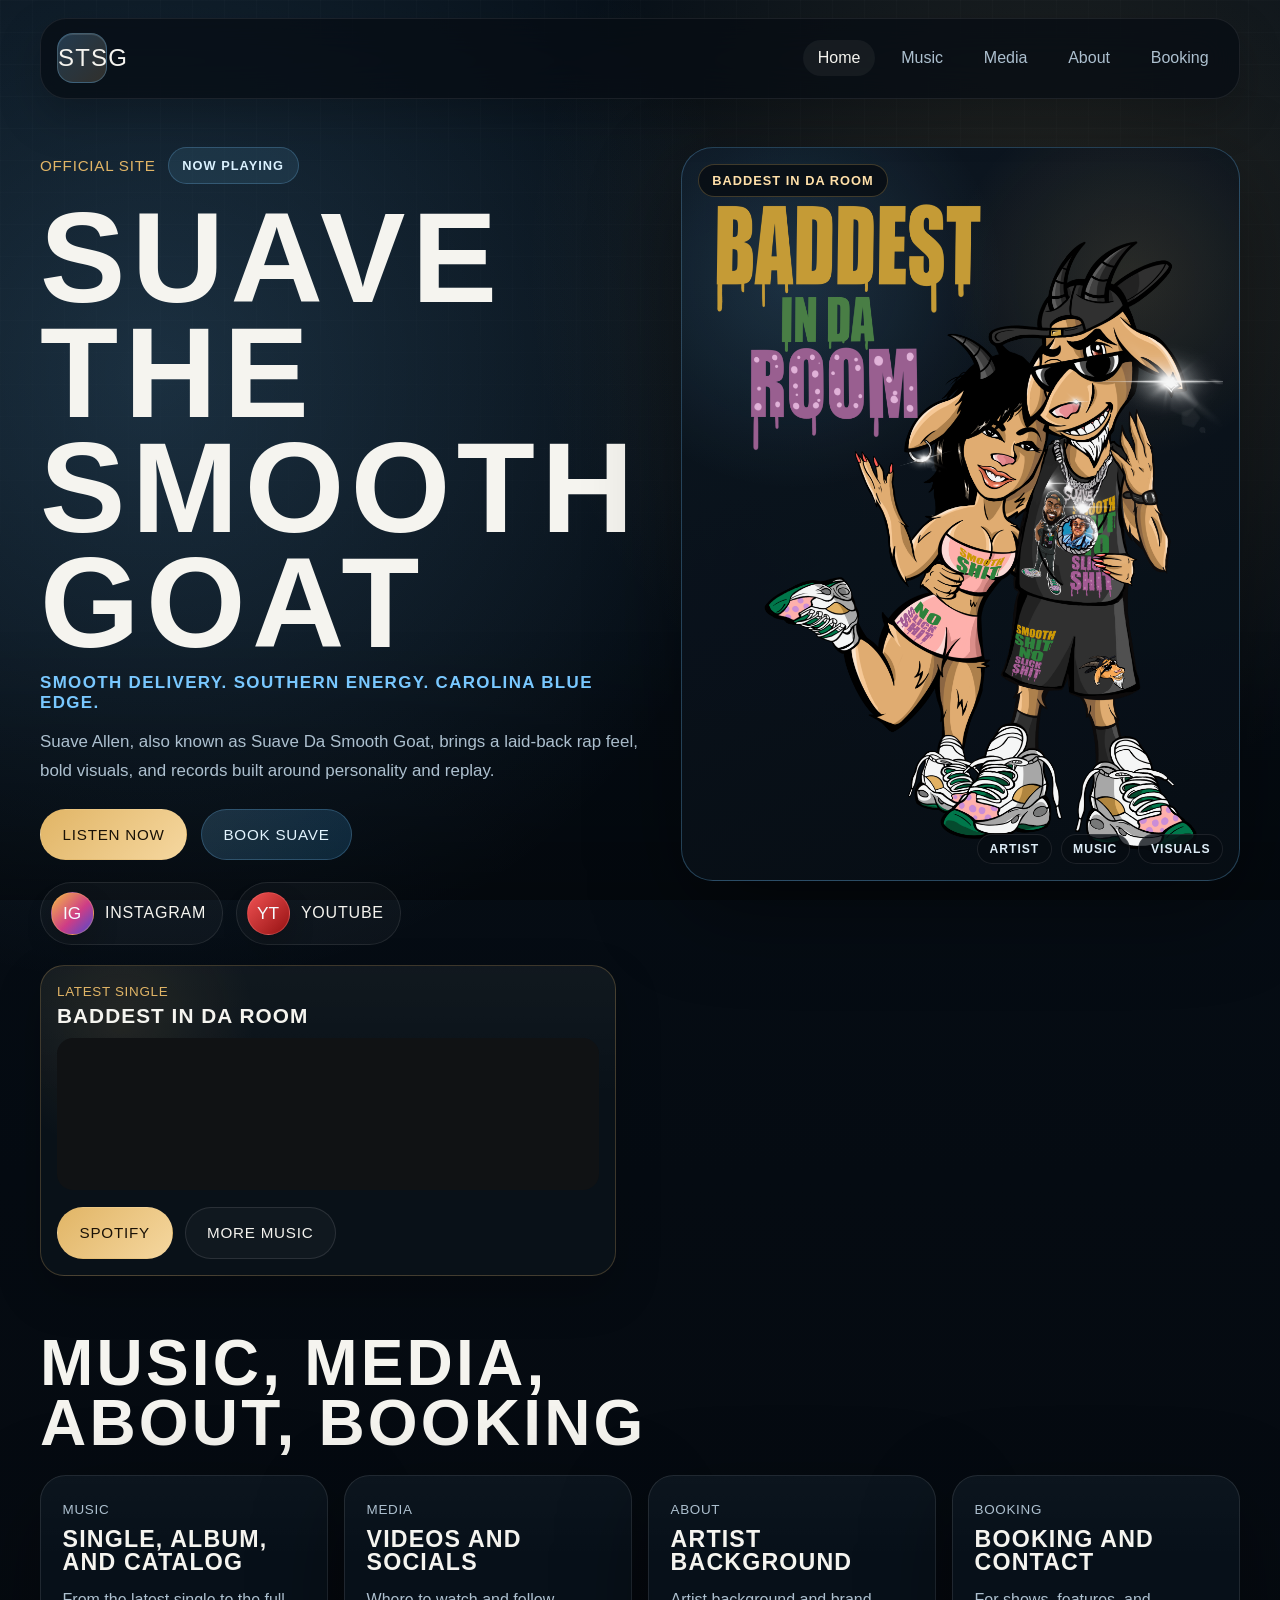
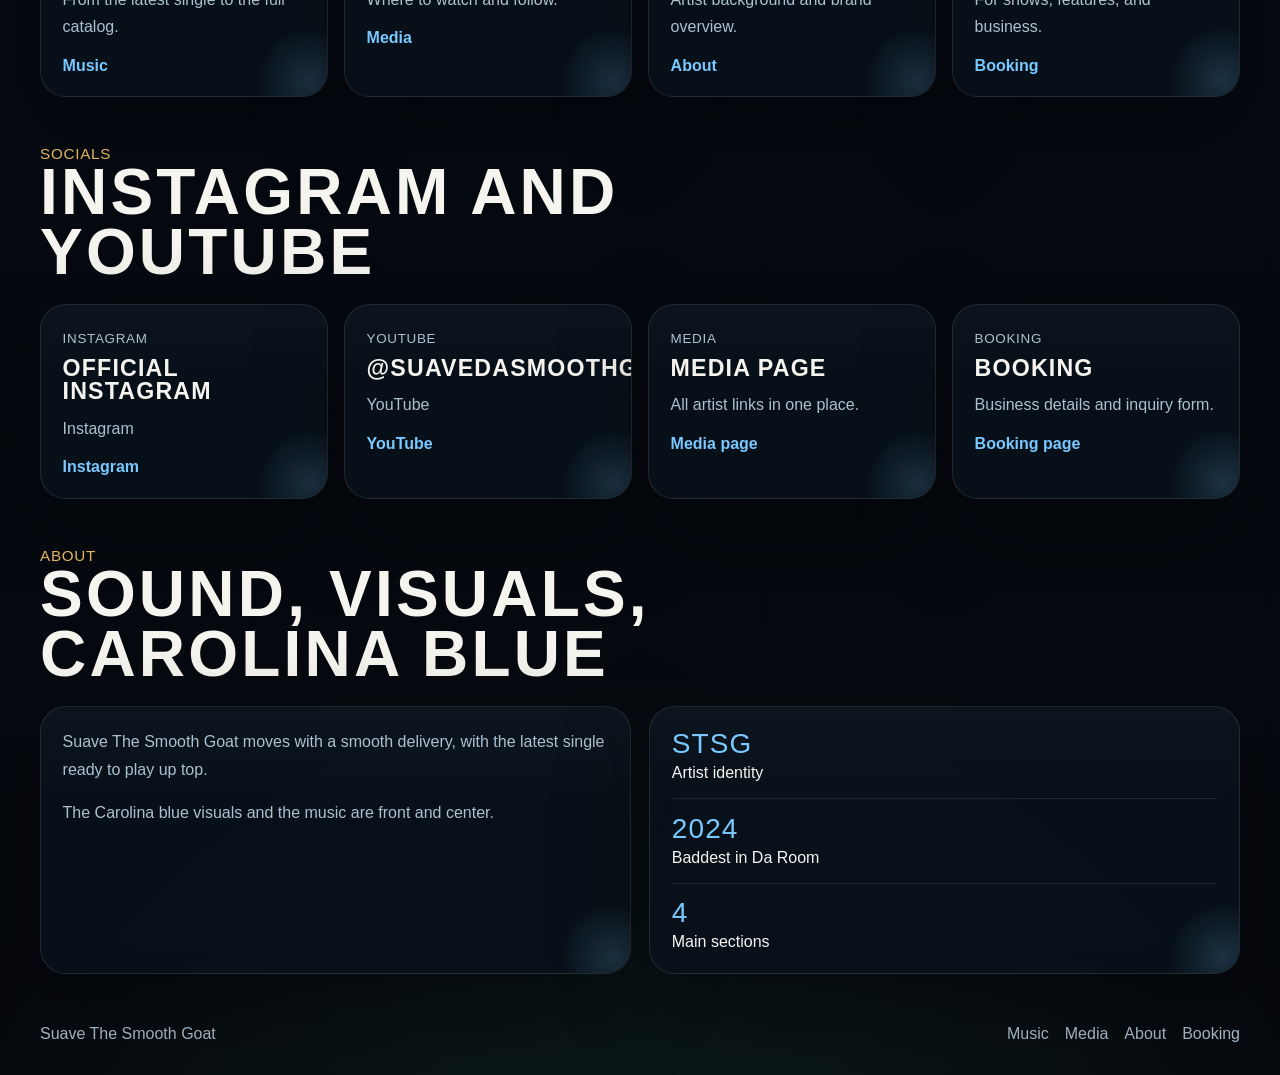
==== commit 9060262d: "Refine homepage and media copy" ====
--- a/index.html
+++ b/index.html
@@ -6,7 +6,7 @@
   <title>Suave The Smooth Goat | Official Site</title>
   <meta
     name="description"
-    content="Official site for Suave The Smooth Goat, a Charlotte, North Carolina rap artist. Hear the latest single, explore media, and send booking inquiries."
+    content="Official site for Suave The Smooth Goat. Hear the latest single, explore media, and send booking inquiries."
   >
   <link rel="preconnect" href="https://fonts.googleapis.com">
   <link rel="preconnect" href="https://fonts.gstatic.com" crossorigin>
@@ -35,17 +35,17 @@
       <section class="hero-grid">
         <div class="hero-copy">
           <div class="hero-topline">
-            <p class="eyebrow">Charlotte, NC</p>
-            <span class="status-pill">704</span>
+            <p class="eyebrow">Official Site</p>
+            <span class="status-pill">Now Playing</span>
           </div>
           <h1>
             <span>Suave The</span>
             <span>Smooth Goat</span>
           </h1>
-          <p class="hero-subtitle">Charlotte rap. Smooth delivery. Southern energy. Carolina blue edge.</p>
+          <p class="hero-subtitle">Smooth delivery. Southern energy. Carolina blue edge.</p>
           <p class="hero-text">
-            Suave Allen, also known as Suave Da Smooth Goat, is a Charlotte artist with a laid-back rap feel,
-            bold visuals, and records built around personality, replay, and city pride.
+            Suave Allen, also known as Suave Da Smooth Goat, brings a laid-back rap feel,
+            bold visuals, and records built around personality and replay.
           </p>
 
           <div class="hero-actions">
@@ -85,7 +85,7 @@
             <span class="logo-frame-badge">Baddest in da room</span>
             <img src="logo.png" alt="Suave The Smooth Goat logo art">
             <div class="logo-frame-meta">
-              <span>Charlotte</span>
+              <span>Artist</span>
               <span>Music</span>
               <span>Visuals</span>
             </div>
@@ -95,15 +95,8 @@
     </header>
 
     <main>
-      <section class="strip">
-        <p>Charlotte</p>
-        <p>Baddest in Da Room</p>
-        <p>Booking open</p>
-      </section>
-
       <section class="section">
         <div class="section-heading">
-          <p class="eyebrow">Browse</p>
           <h2>Music, media, about, booking</h2>
         </div>
 
@@ -122,8 +115,8 @@
           </article>
           <article class="panel feature-card">
             <p class="music-kicker">About</p>
-            <h3>Charlotte and background</h3>
-            <p>Charlotte roots and artist background.</p>
+            <h3>Artist background</h3>
+            <p>Artist background and brand overview.</p>
             <a class="text-link" href="about.html">About</a>
           </article>
           <article class="panel feature-card">
@@ -144,7 +137,7 @@
         <div class="feature-grid feature-grid-four">
           <article class="panel feature-card">
             <p class="music-kicker">Instagram</p>
-            <h3>@704suaveee</h3>
+            <h3>Official Instagram</h3>
             <p>Instagram</p>
             <a class="text-link" href="https://www.instagram.com/704suaveee?igsh=cGxidTRuYmcxOGFx" target="_blank" rel="noreferrer">Instagram</a>
           </article>
@@ -172,23 +165,23 @@
       <section class="section">
         <div class="section-heading">
           <p class="eyebrow">About</p>
-          <h2>Charlotte, 704, Carolina blue</h2>
+          <h2>Sound, visuals, Carolina blue</h2>
         </div>
 
         <div class="split-grid">
           <article class="panel statement-panel">
             <p>
-              Suave The Smooth Goat moves with a Charlotte sound and a smooth delivery, with the latest single ready to play up top.
+              Suave The Smooth Goat moves with a smooth delivery, with the latest single ready to play up top.
             </p>
             <p>
-              The city, the Carolina blue visuals, and the music are all front and center.
+              The Carolina blue visuals and the music are front and center.
             </p>
           </article>
 
           <article class="panel stats-panel">
             <div class="stat">
-              <span class="stat-value">704</span>
-              <span class="stat-label">Charlotte / Queen City</span>
+              <span class="stat-value">STSG</span>
+              <span class="stat-label">Artist identity</span>
             </div>
             <div class="stat">
               <span class="stat-value">2024</span>
--- a/styles.css
+++ b/styles.css
@@ -531,9 +531,27 @@
   margin-bottom: 0;
 }
 
+.platform-kicker {
+  display: inline-flex;
+  align-items: center;
+  gap: 0.55rem;
+}
+
+.platform-kicker .social-icon {
+  width: 1.8rem;
+  height: 1.8rem;
+  font-size: 0.82rem;
+  box-shadow: none;
+}
+
+.platform-kicker span:last-child {
+  line-height: 1;
+}
+
 .hero-art {
   display: grid;
   gap: 1rem;
+  transform: translateY(-24px);
 }
 
 .logo-stage,
@@ -1042,28 +1060,9 @@
   .hero-sidecard h2 {
     max-width: none;
   }
-}
-
-@media (max-width: 760px) {
-  .hero,
-  .page-hero,
-  .section,
-  .site-footer {
-    width: min(100% - 1.2rem, 1200px);
-  }
-
-  .hero {
-    padding-top: 0.7rem;
-  }
-
-  .page-hero {
-    padding-top: 0.7rem;
-  }
-
-  .topbar,
-  .site-footer {
-    flex-direction: column;
-    align-items: flex-start;
+
+  .hero-art {
+    transform: none;
   }
 
   .topbar {
@@ -1078,7 +1077,9 @@
 
   .menu-toggle {
     display: inline-flex;
+    margin-left: auto;
     flex-shrink: 0;
+    align-self: flex-start;
   }
 
   .topbar-links {
@@ -1086,9 +1087,13 @@
     width: 100%;
     flex-direction: column;
     align-items: stretch;
-    width: 100%;
     gap: 0.45rem;
     padding-top: 0.4rem;
+  }
+
+  .topbar.menu-open {
+    align-items: flex-start;
+    flex-wrap: wrap;
   }
 
   .topbar.menu-open .topbar-links {
@@ -1100,6 +1105,29 @@
     padding: 0.8rem 0.95rem;
     border: 1px solid rgba(255, 255, 255, 0.08);
     background: rgba(255, 255, 255, 0.025);
+  }
+}
+
+@media (max-width: 760px) {
+  .hero,
+  .page-hero,
+  .section,
+  .site-footer {
+    width: min(100% - 1.2rem, 1200px);
+  }
+
+  .hero {
+    padding-top: 0.7rem;
+  }
+
+  .page-hero {
+    padding-top: 0.7rem;
+  }
+
+  .topbar,
+  .site-footer {
+    flex-direction: column;
+    align-items: flex-start;
   }
 
   h1 {
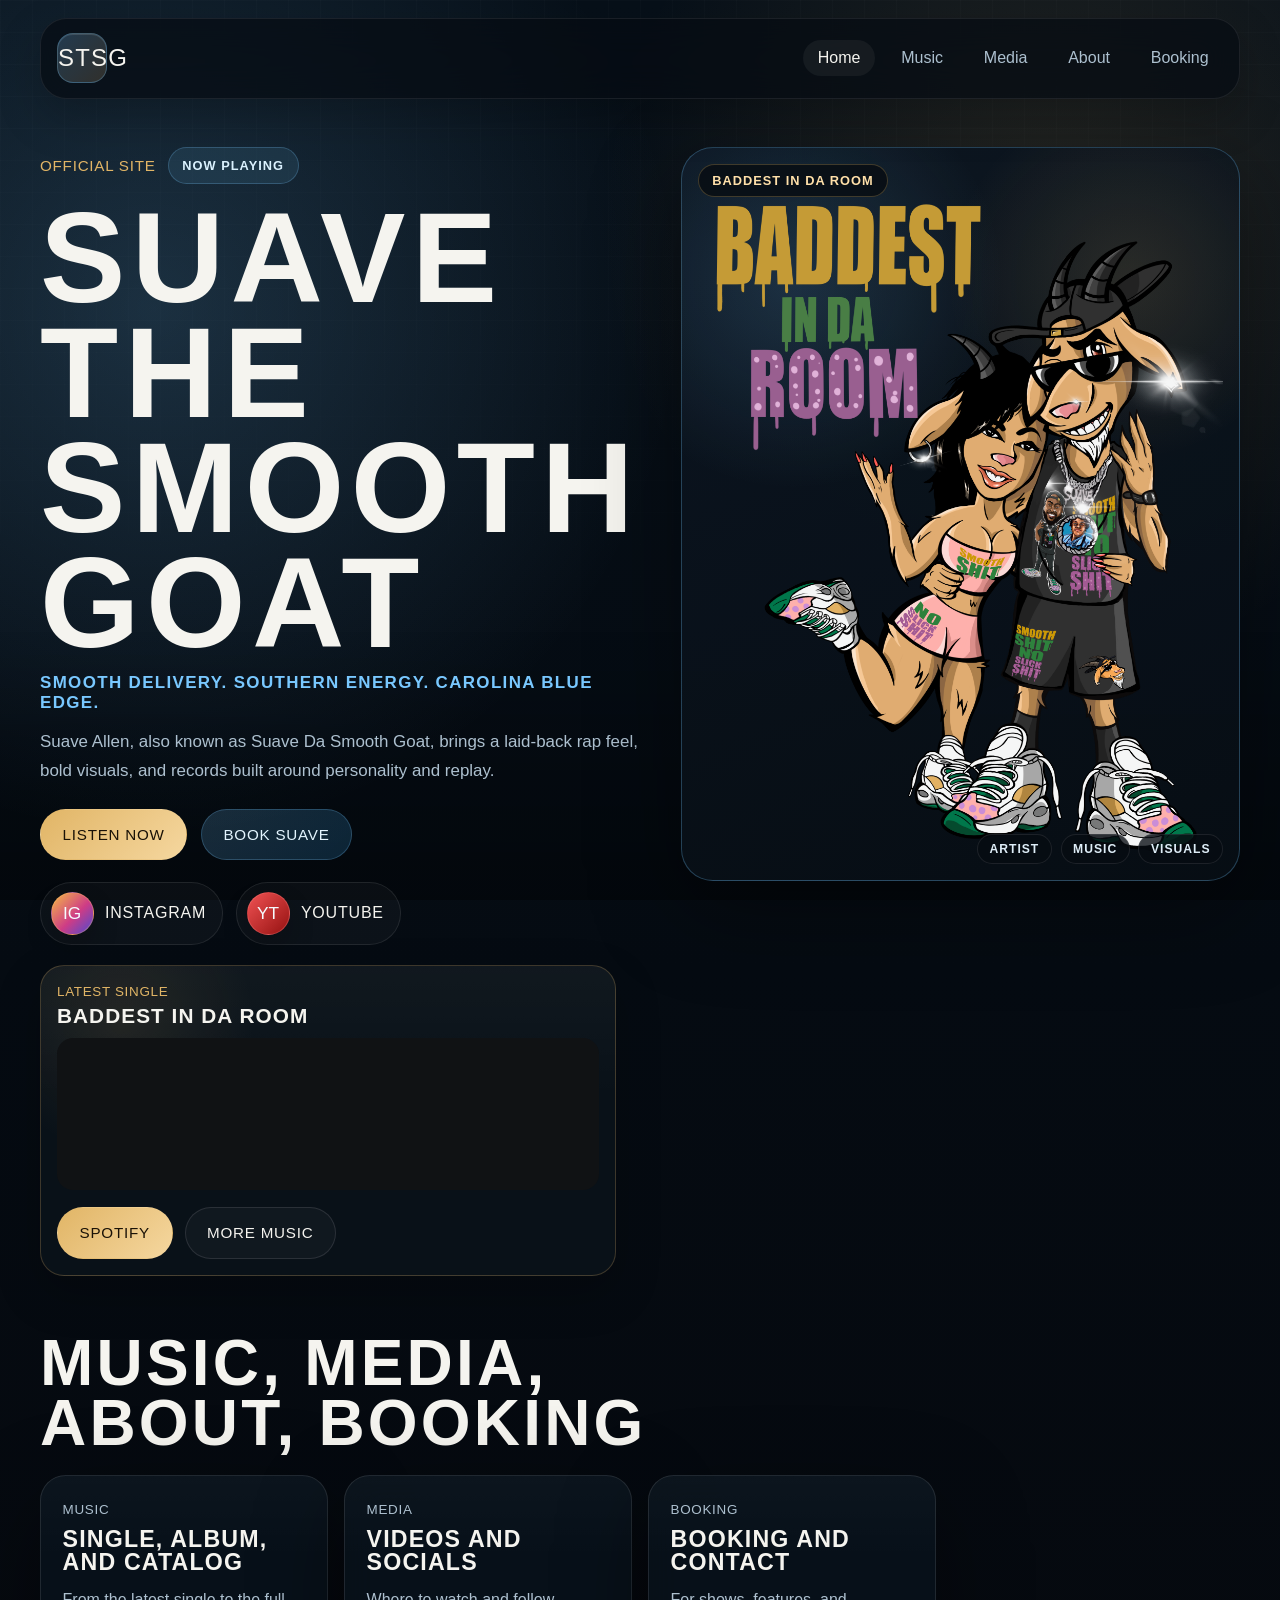
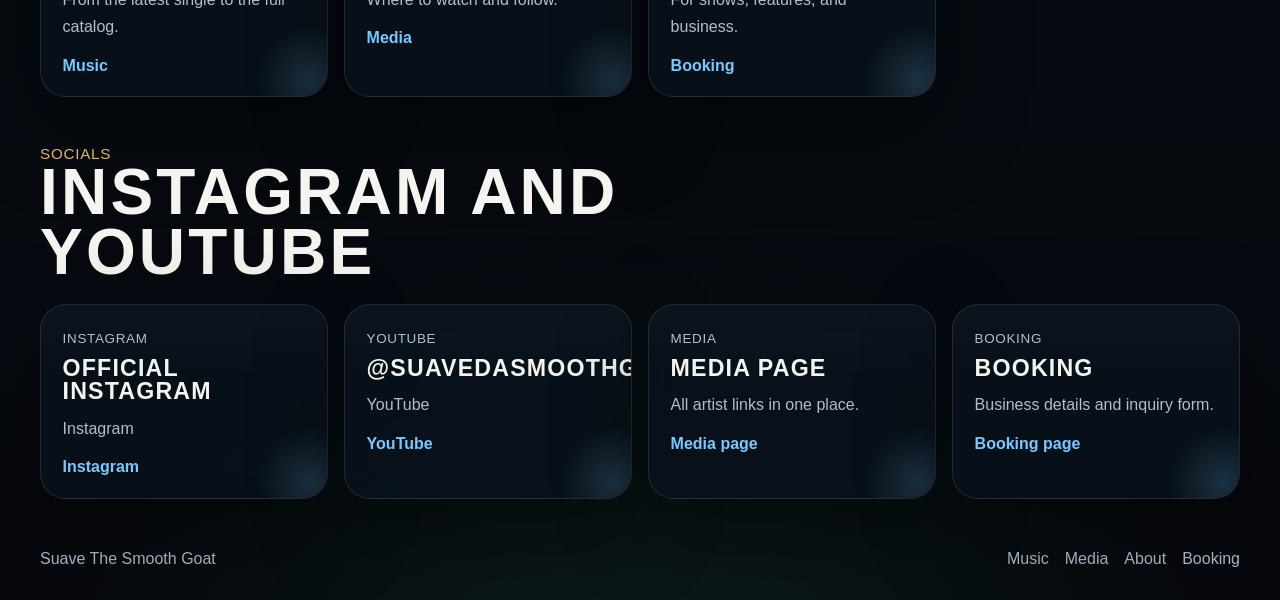
==== commit 74726222: "Simplify homepage and booking sections" ====
--- a/index.html
+++ b/index.html
@@ -114,12 +114,6 @@
             <a class="text-link" href="media.html">Media</a>
           </article>
           <article class="panel feature-card">
-            <p class="music-kicker">About</p>
-            <h3>Artist background</h3>
-            <p>Artist background and brand overview.</p>
-            <a class="text-link" href="about.html">About</a>
-          </article>
-          <article class="panel feature-card">
             <p class="music-kicker">Booking</p>
             <h3>Booking and contact</h3>
             <p>For shows, features, and business.</p>
@@ -162,38 +156,6 @@
         </div>
       </section>
 
-      <section class="section">
-        <div class="section-heading">
-          <p class="eyebrow">About</p>
-          <h2>Sound, visuals, Carolina blue</h2>
-        </div>
-
-        <div class="split-grid">
-          <article class="panel statement-panel">
-            <p>
-              Suave The Smooth Goat moves with a smooth delivery, with the latest single ready to play up top.
-            </p>
-            <p>
-              The Carolina blue visuals and the music are front and center.
-            </p>
-          </article>
-
-          <article class="panel stats-panel">
-            <div class="stat">
-              <span class="stat-value">STSG</span>
-              <span class="stat-label">Artist identity</span>
-            </div>
-            <div class="stat">
-              <span class="stat-value">2024</span>
-              <span class="stat-label">Baddest in Da Room</span>
-            </div>
-            <div class="stat">
-              <span class="stat-value">4</span>
-              <span class="stat-label">Main sections</span>
-            </div>
-          </article>
-        </div>
-      </section>
     </main>
 
     <footer class="site-footer">
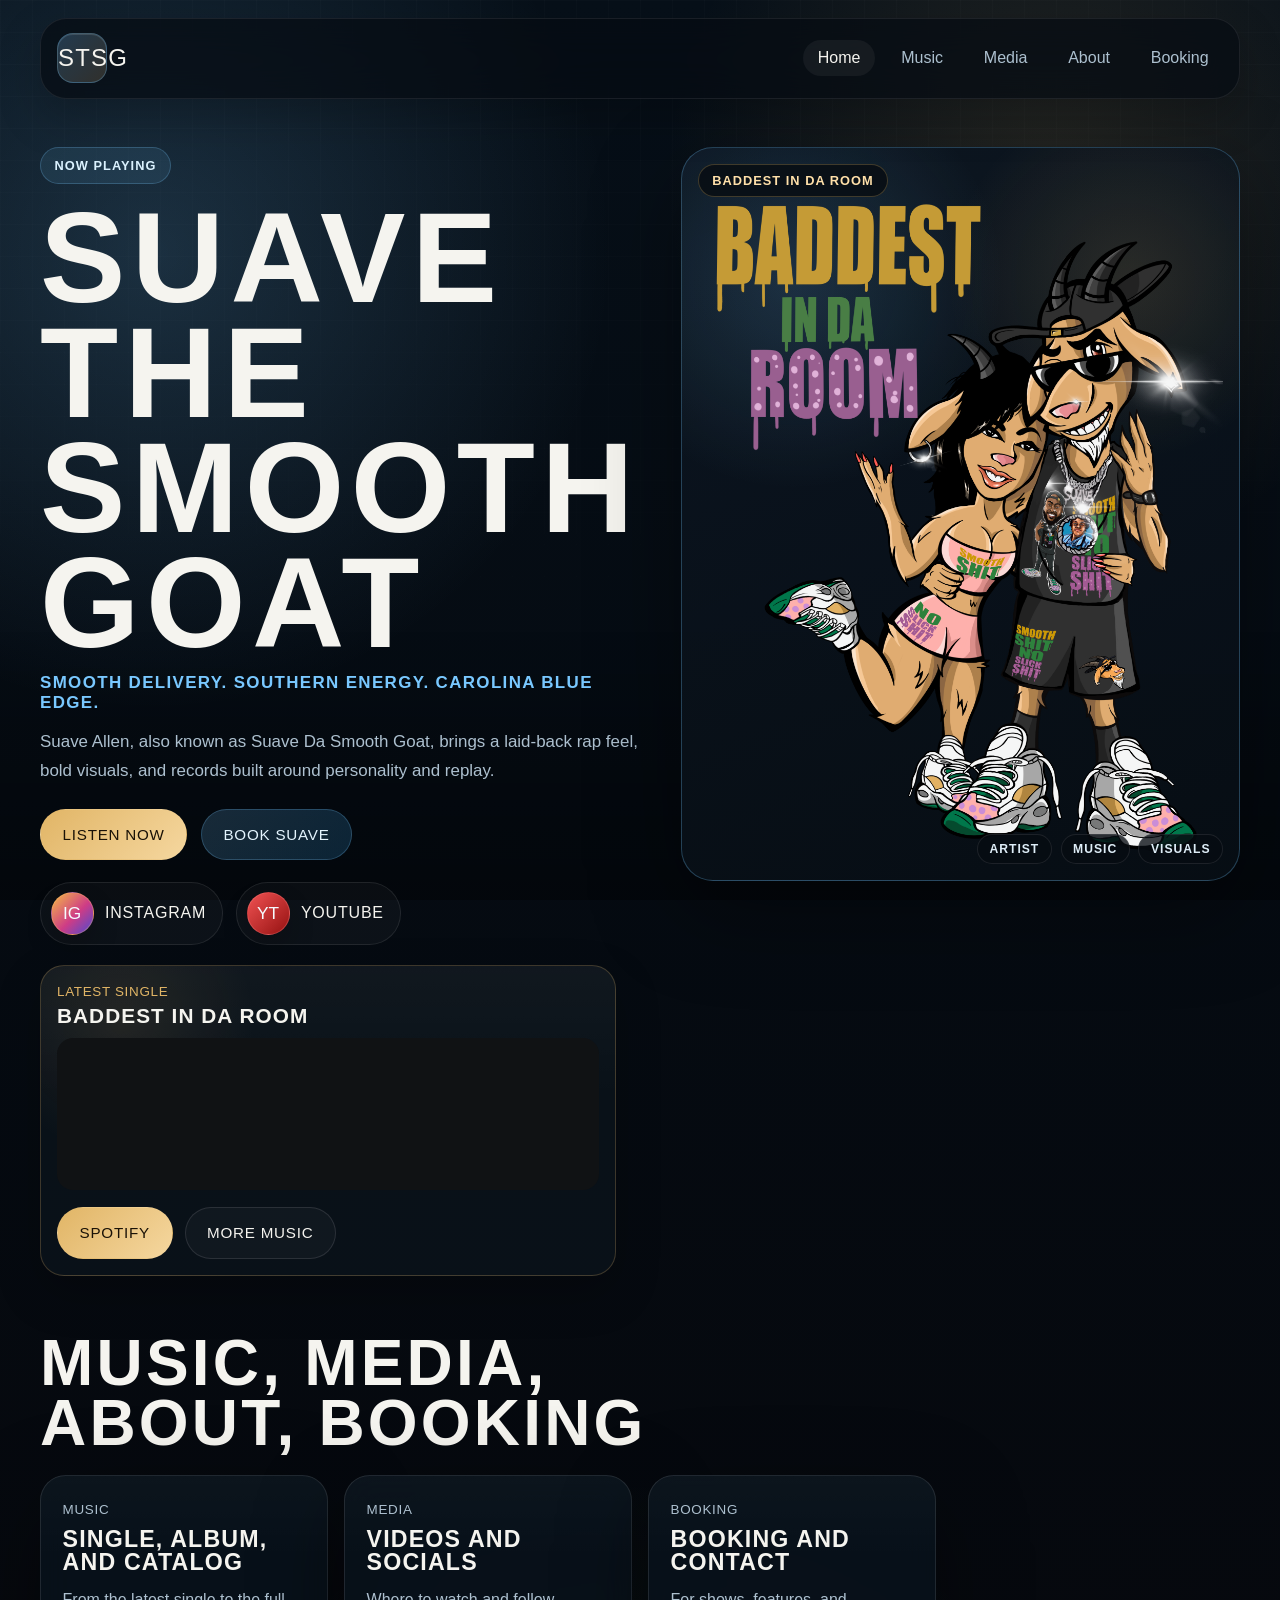
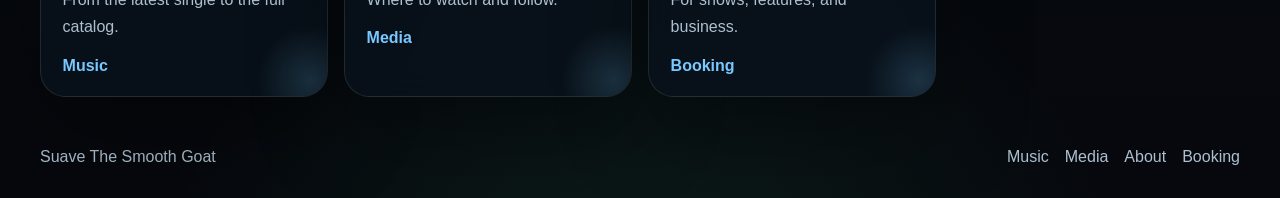
==== commit b35160d6: "Trim redundant homepage and media sections" ====
--- a/index.html
+++ b/index.html
@@ -35,7 +35,6 @@
       <section class="hero-grid">
         <div class="hero-copy">
           <div class="hero-topline">
-            <p class="eyebrow">Official Site</p>
             <span class="status-pill">Now Playing</span>
           </div>
           <h1>
@@ -122,40 +121,6 @@
         </div>
       </section>
 
-      <section class="section">
-        <div class="section-heading">
-          <p class="eyebrow">Socials</p>
-          <h2>Instagram and YouTube</h2>
-        </div>
-
-        <div class="feature-grid feature-grid-four">
-          <article class="panel feature-card">
-            <p class="music-kicker">Instagram</p>
-            <h3>Official Instagram</h3>
-            <p>Instagram</p>
-            <a class="text-link" href="https://www.instagram.com/704suaveee?igsh=cGxidTRuYmcxOGFx" target="_blank" rel="noreferrer">Instagram</a>
-          </article>
-          <article class="panel feature-card">
-            <p class="music-kicker">YouTube</p>
-            <h3>@suavedasmoothgoat</h3>
-            <p>YouTube</p>
-            <a class="text-link" href="https://youtube.com/@suavedasmoothgoat?si=DJgppnsHRm622ST8" target="_blank" rel="noreferrer">YouTube</a>
-          </article>
-          <article class="panel feature-card">
-            <p class="music-kicker">Media</p>
-            <h3>Media page</h3>
-            <p>All artist links in one place.</p>
-            <a class="text-link" href="media.html">Media page</a>
-          </article>
-          <article class="panel feature-card">
-            <p class="music-kicker">Booking</p>
-            <h3>Booking</h3>
-            <p>Business details and inquiry form.</p>
-            <a class="text-link" href="booking.html">Booking page</a>
-          </article>
-        </div>
-      </section>
-
     </main>
 
     <footer class="site-footer">
